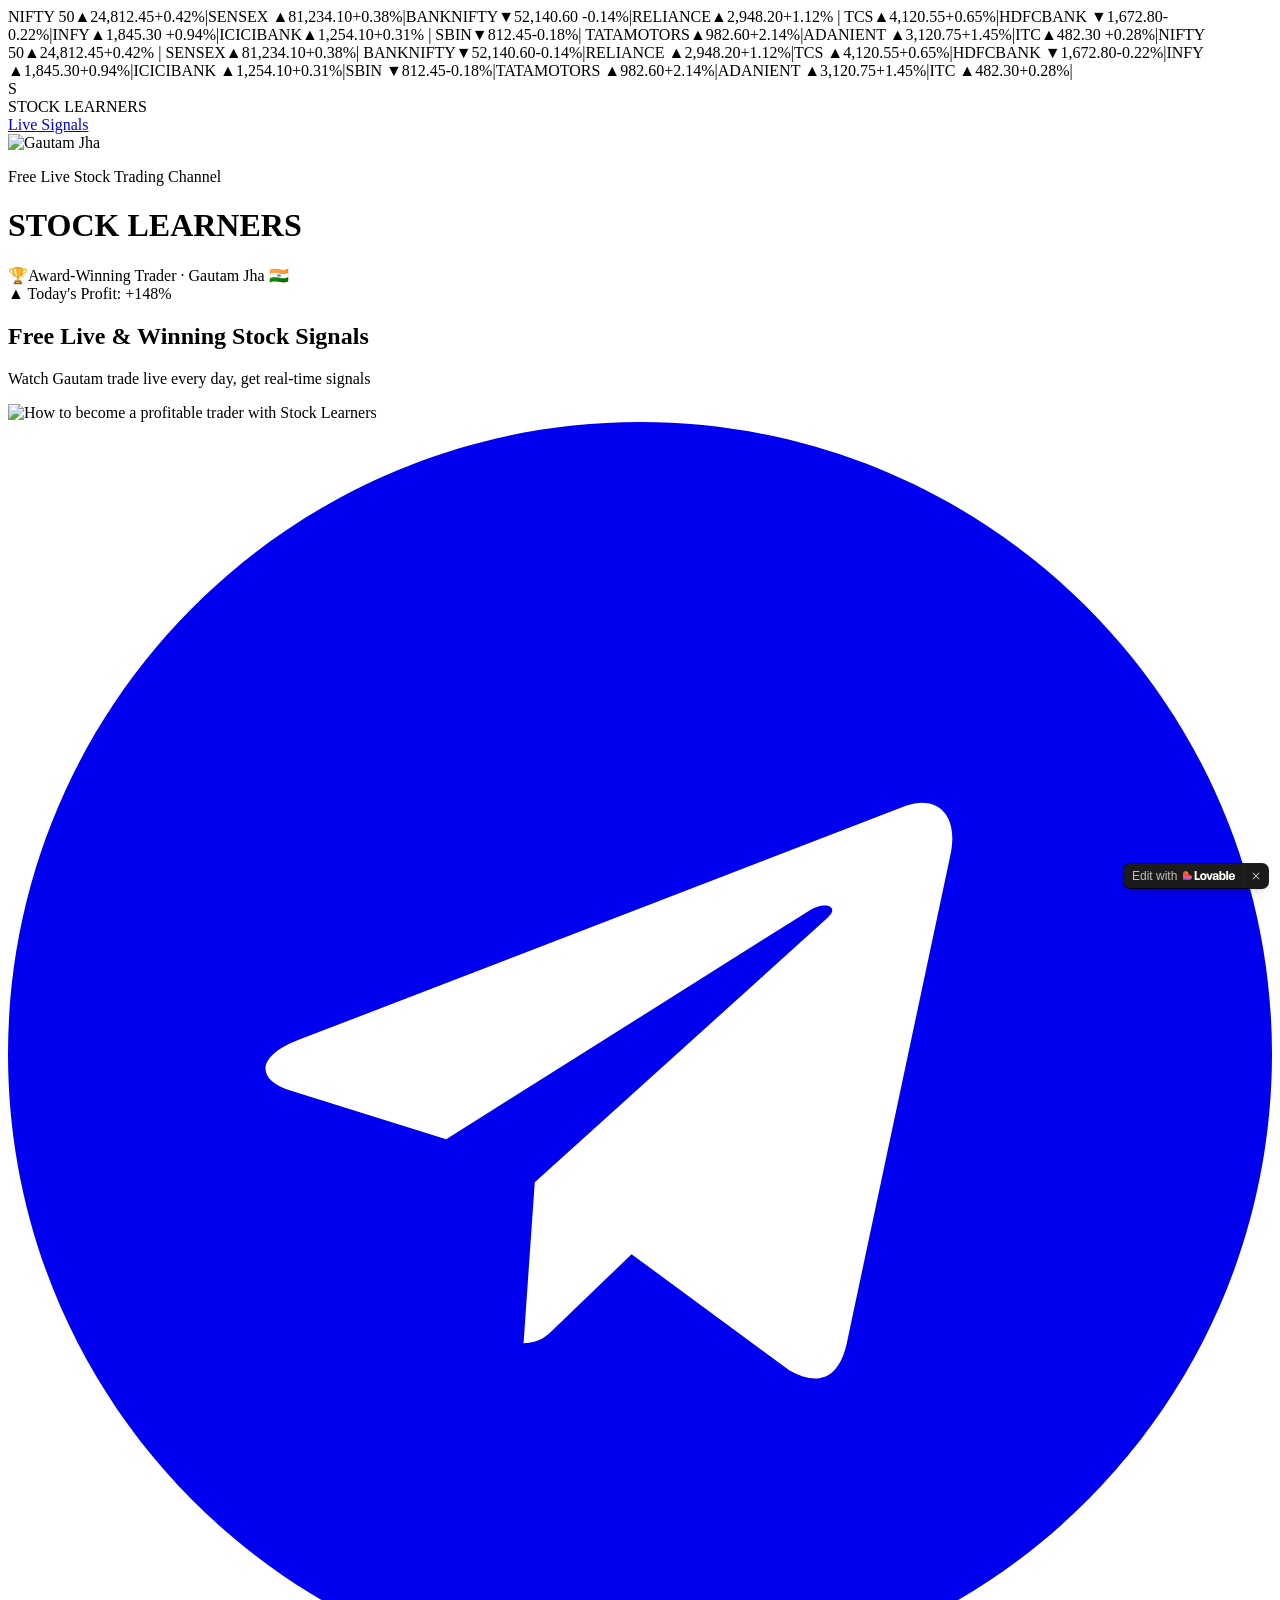
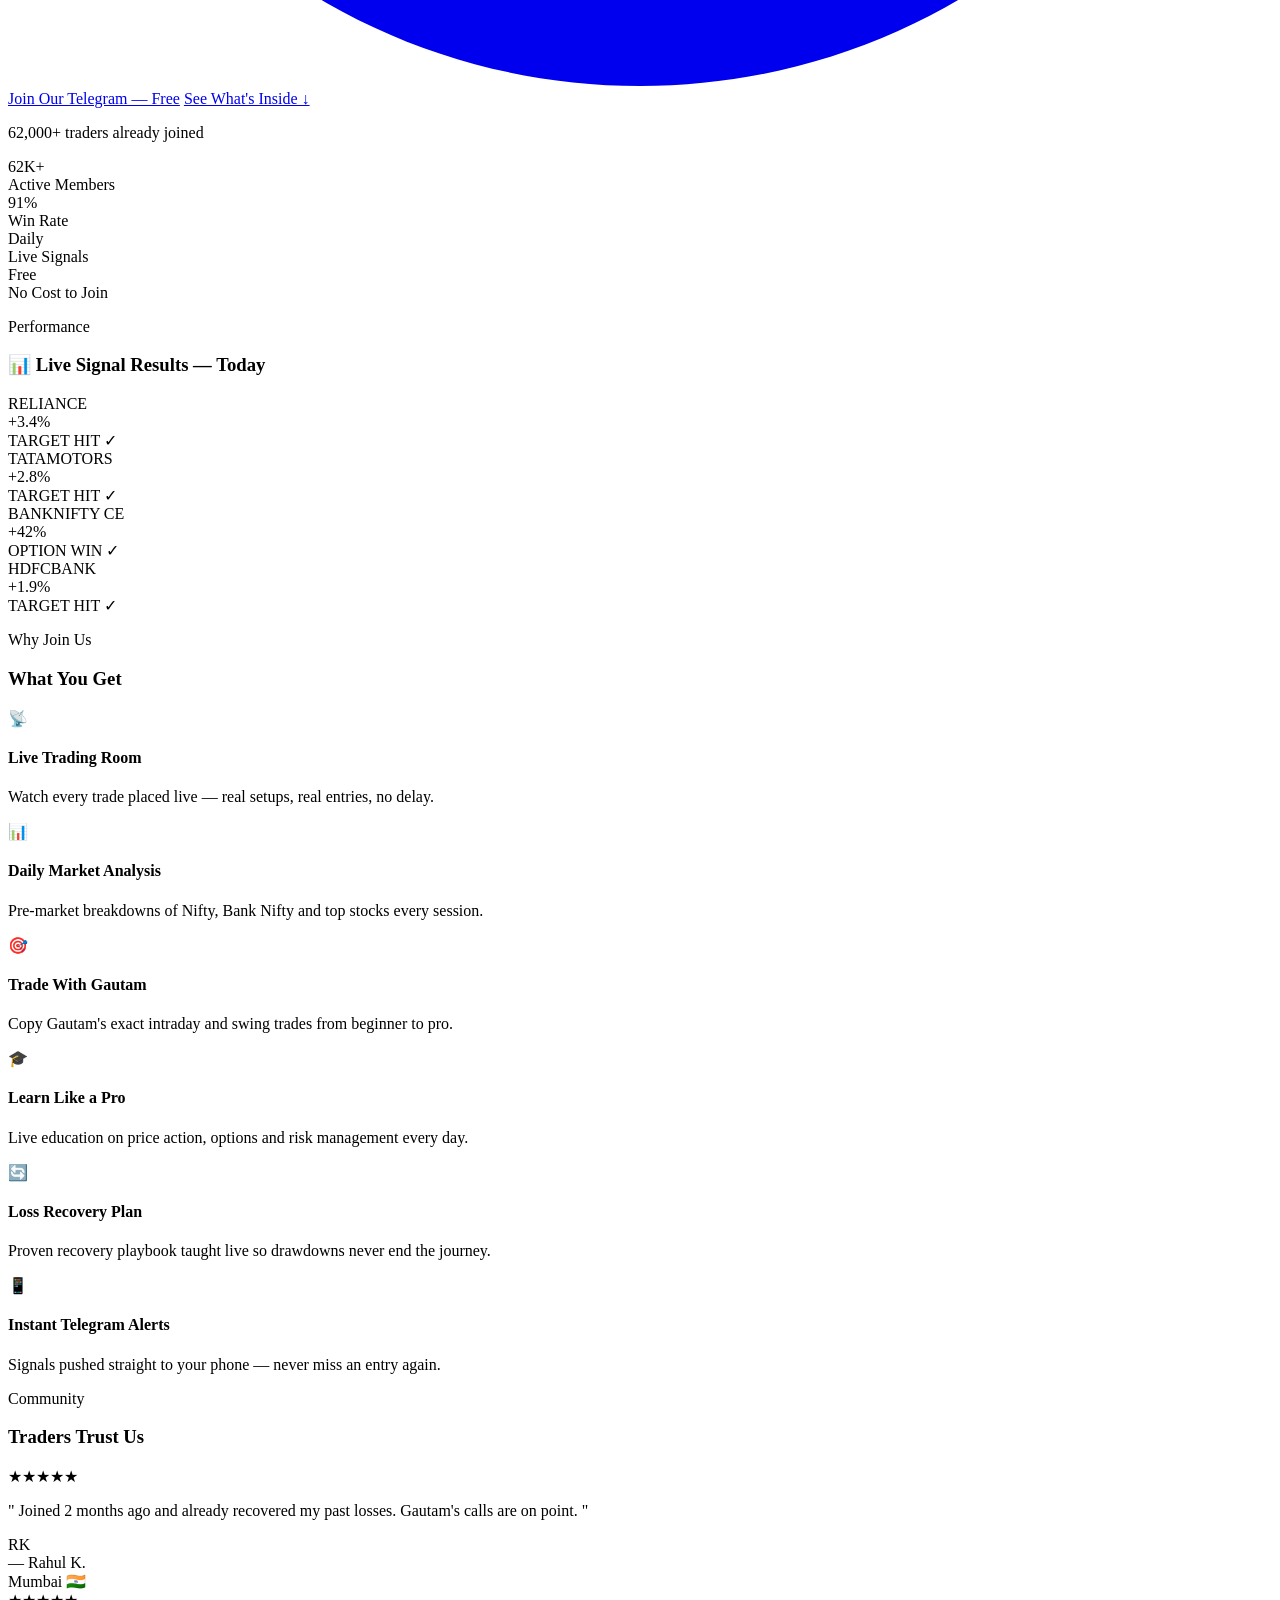
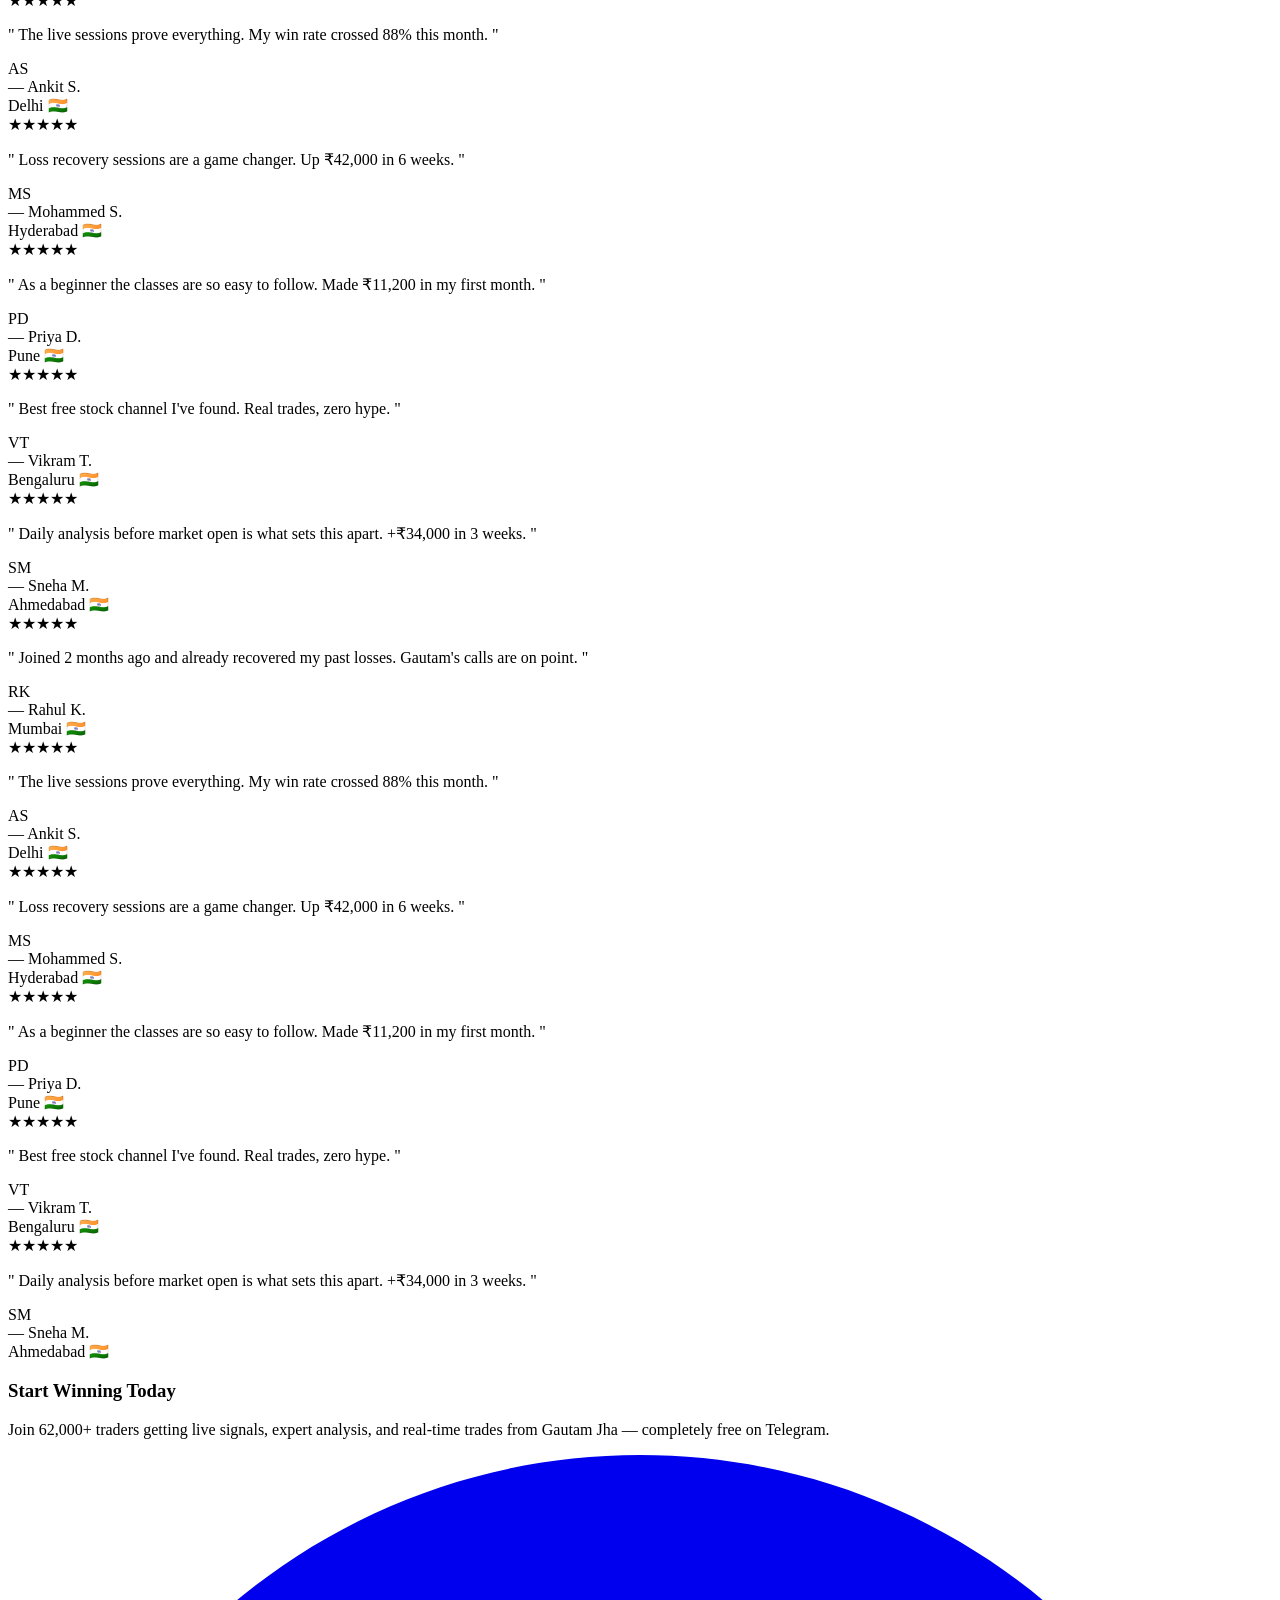
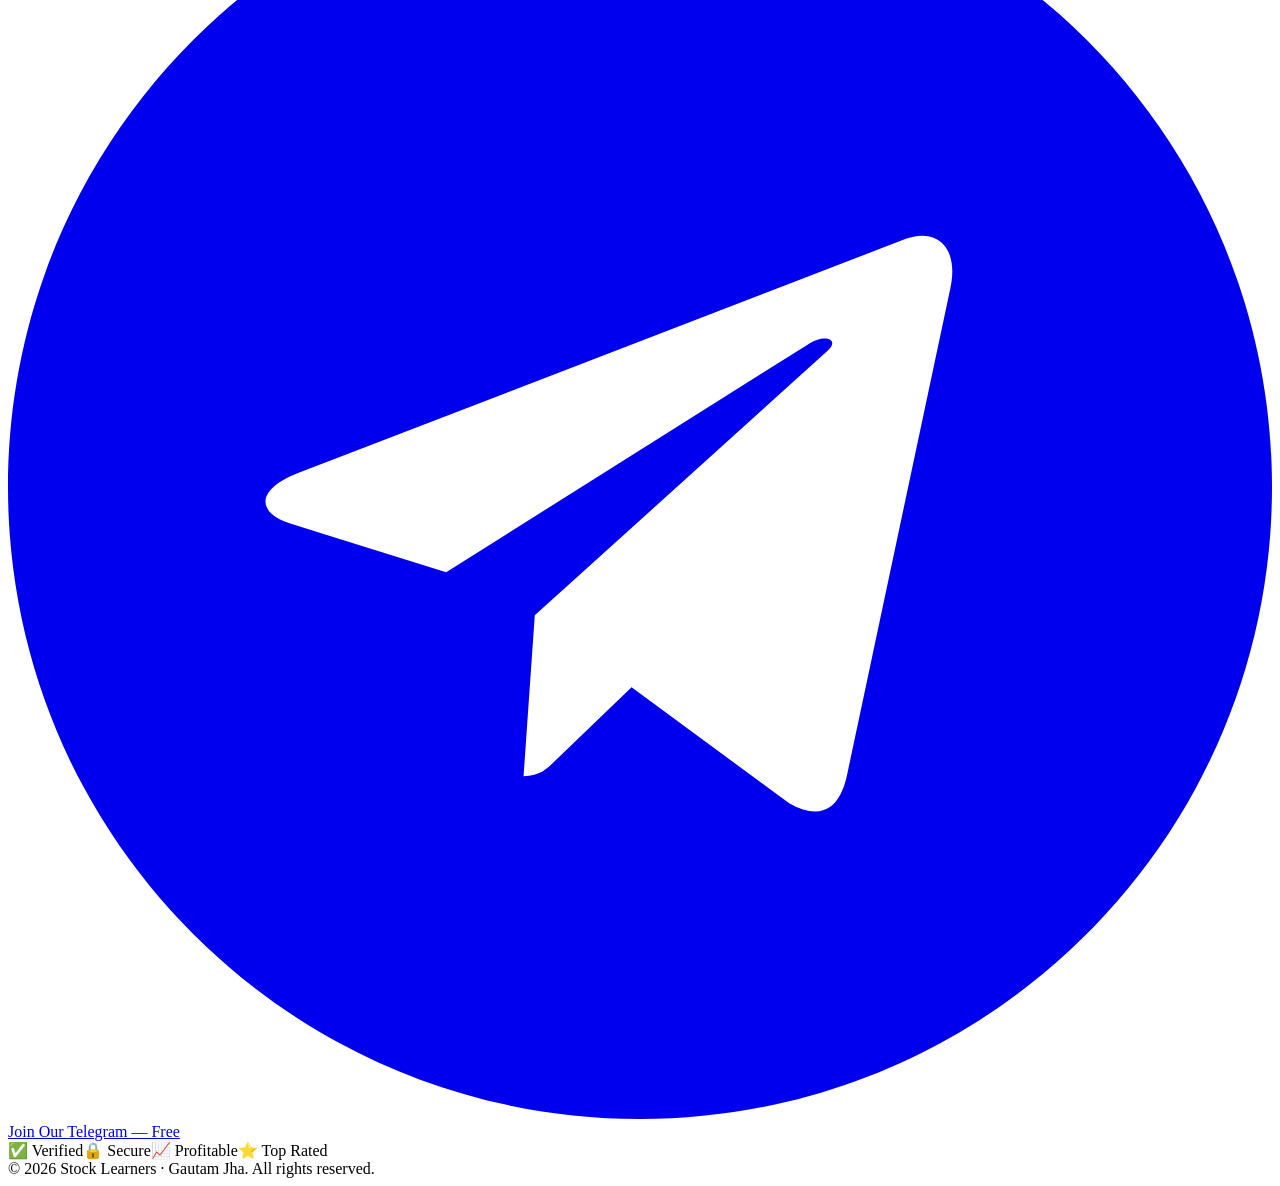
==== index.html @ d2002924 "Add files via upload" ====
<!DOCTYPE html>
<html lang="en">

<head>
    <meta charSet="utf-8" />
    <meta name="viewport" content="width=device-width, initial-scale=1" />
    <link rel="preload" as="image" href="/assets/gautam-zcezRtOi.png" />
    <link rel="preload" as="image" href="/assets/poster-BVruIlZk.png" />
    <link rel="stylesheet" href="/assets/styles-CjQ74UaP.css" data-precedence="default" />
    <link rel="stylesheet" href="https://fonts.googleapis.com/css2?family=Anton&amp;family=Inter:wght@400;500;600;700&amp;family=JetBrains+Mono:wght@400;500&amp;display=swap" data-precedence="default" />
    <title>Stock Learners — Free Live Signals by Gautam Jha</title>
    <meta name="author" content="Stock Learners" />
    <meta property="og:image" content="https://pub-bb2e103a32db4e198524a2e9ed8f35b4.r2.dev/6174c164-a98f-4eb0-8b10-4e56cd86a760/id-preview-5d4d3eec--7ae9cd9b-c854-4784-aebc-e0386170331a.lovable.app-1785211433736.png" />
    <meta name="twitter:image" content="https://pub-bb2e103a32db4e198524a2e9ed8f35b4.r2.dev/6174c164-a98f-4eb0-8b10-4e56cd86a760/id-preview-5d4d3eec--7ae9cd9b-c854-4784-aebc-e0386170331a.lovable.app-1785211433736.png" />
    <meta name="description" content="Join Gautam Jha&#x27;s free live stock trading channel. Real-time signals, daily market analysis, and live trades on Telegram — 100% free." />
    <meta property="og:title" content="Stock Learners — Free Live Signals by Gautam Jha" />
    <meta property="og:description" content="Join Gautam Jha&#x27;s free live stock trading channel. Real-time signals, daily market analysis, and live trades on Telegram — 100% free." />
    <meta property="og:type" content="website" />
    <meta name="twitter:card" content="summary_large_image" />
    <meta name="twitter:title" content="Stock Learners — Free Live Signals by Gautam Jha" />
    <meta name="twitter:description" content="Join Gautam Jha&#x27;s free live stock trading channel. Real-time signals, daily market analysis, and live trades on Telegram — 100% free." />
    <link rel="modulepreload" href="/assets/index-CJqt87kh.js" />
    <link rel="modulepreload" href="/assets/routes-BIe8D9Jo.js" />
    <link rel="preconnect" href="https://fonts.googleapis.com" />
    <link rel="preconnect" href="https://fonts.gstatic.com" crossorigin="anonymous" />
    <link rel="icon" href="/favicon.ico" type="image/x-icon" />
    <script>
        ! function(f, b, e, v, n, t, s) {
            if (f.fbq) return;
            n = f.fbq = function() {
                n.callMethod ?
                    n.callMethod.apply(n, arguments) : n.queue.push(arguments)
            };
            if (!f._fbq) f._fbq = n;
            n.push = n;
            n.loaded = !0;
            n.version = '2.0';
            n.queue = [];
            t = b.createElement(e);
            t.async = !0;
            t.src = v;
            s = b.getElementsByTagName(e)[0];
            s.parentNode.insertBefore(t, s)
        }(window, document, 'script',
            'https://connect.facebook.net/en_US/fbevents.js');
        fbq('init', '1341149284430067');
        fbq('track', 'PageView');
    </script>
    <style>
        @font-face {
            font-family: 'CameraPlainVariable';
            src: url('https://cdn.gpteng.co/mcp-widgets/v1/fonts/CameraPlainVariable.woff2') format('woff2');
            font-weight: 100 900;
            font-style: normal;
            font-display: swap;
        }

        #lovable-badge {
            --badge-bg: #1b1b1b;
            --badge-text: #c5c1b9;
            --badge-text-hover: #dcdad5;
            --badge-radius: 6px;
            --badge-padding: 8px;
            --badge-gap: 6px;
            --badge-shadow: 0 0 0 1px rgba(0, 0, 0, 0.88), 0 1px 0 0 rgba(0, 0, 0, 0.04), 0 2px 2px -1px rgba(0, 0, 0, 0.08), 0 4px 4px -2px rgba(0, 0, 0, 0.08), 0 8px 8px -4px rgba(0, 0, 0, 0.08), 0 16px 16px -8px rgba(0, 0, 0, 0.08);
            --badge-transition-duration: 0.2s;
            --badge-transition-easing: cubic-bezier(0.16, 1, 0.32, 1);
            --focus-color: #575ECF;
            --focus-offset: 2px;
            --focus-width: 2px;
            position: fixed;
            bottom: 12px;
            right: 12px;
            height: 24px;
            display: flex;
            align-items: center;
            z-index: 1000000;
            background-color: var(--badge-bg) !important;
            color: var(--badge-text) !important;
            border-radius: var(--badge-radius);
            box-shadow: var(--badge-shadow) !important;
            font-size: 12px;
            font-family: CameraPlainVariable, "CameraPlainVariable Fallback", -apple-system, BlinkMacSystemFont, 'Segoe UI', Roboto, sans-serif;
            font-weight: 400 !important;
            text-transform: none !important;
            font-feature-settings: normal !important;
            transform: translateZ(0);
            will-change: transform, opacity;
        }

        #lovable-badge-cta {
            display: flex;
            align-items: center;
            gap: var(--badge-gap);
            padding: 0 var(--badge-padding);
            height: 100%;
            color: inherit;
            text-decoration: none;
            white-space: nowrap;
            border-radius: var(--badge-radius) 0 0 var(--badge-radius);
            transition: background-color var(--badge-transition-duration) ease, color var(--badge-transition-duration) ease, transform 0.1s ease;
        }

        #lovable-badge-cta:hover {
            background: rgba(255, 255, 255, 0.04);
            color: var(--badge-text-hover);
        }

        #lovable-badge-cta:active {
            transform: scale(0.98);
        }

        #lovable-badge-cta:focus {
            outline: none;
        }

        #lovable-badge-cta:focus-visible {
            outline: var(--focus-width) solid var(--focus-color);
            outline-offset: var(--focus-offset);
            z-index: 1;
        }

        #lovable-badge-text {
            line-height: 1;
        }

        #lovable-badge-divider {
            width: 1px;
            height: 24px;
            background-color: rgba(255, 255, 255, 0.04);
            flex-shrink: 0;
        }

        #lovable-badge-close {
            width: 24px;
            height: 24px;
            min-width: 24px;
            min-height: 24px;
            cursor: pointer;
            background: none;
            border: none;
            padding: 0;
            display: flex;
            align-items: center;
            justify-content: center;
            border-radius: 0 var(--badge-radius) var(--badge-radius) 0;
            flex-shrink: 0;
            transition: background-color var(--badge-transition-duration) ease, transform 0.1s ease;
        }

        #lovable-badge-close:hover {
            background: rgba(255, 255, 255, 0.04);
        }

        #lovable-badge-close:active {
            transform: scale(0.92);
        }

        #lovable-badge-close:focus {
            outline: none;
        }

        #lovable-badge-close:focus-visible {
            outline: var(--focus-width) solid var(--focus-color);
            outline-offset: calc(var(--focus-offset) * -1);
            z-index: 1;
        }

        #lovable-badge-close svg path {
            fill: var(--badge-text);
            transition: fill var(--badge-transition-duration) ease;
        }

        #lovable-badge-close:hover svg path {
            fill: var(--badge-text-hover);
        }

        @media (prefers-reduced-motion: reduce) {
            #lovable-badge-cta,
            #lovable-badge-close,
            #lovable-badge-close svg path {
                transition: none;
            }
            #lovable-badge-cta:active,
            #lovable-badge-close:active {
                transform: none;
            }
        }

        @media (prefers-contrast: high) {
            #lovable-badge {
                --badge-bg: #000;
                --badge-text: #fff;
                --badge-text-hover: #fff;
                border: 2px solid currentColor;
            }
            #lovable-badge-cta:focus-visible,
            #lovable-badge-close:focus-visible {
                outline-width: 3px;
            }
        }
    </style>
    <script defer src="/~flock.js" data-proxy-url="/~api/analytics"></script>
</head>

<body><noscript><img height="1" width="1" style="display:none" alt="" src="https://www.facebook.com/tr?id=1341149284430067&amp;ev=PageView&amp;noscript=1"/></noscript>
    <!--$-->
    <div class="min-h-screen overflow-hidden bg-background text-foreground">
        <div class="relative z-20 overflow-hidden border-b border-border bg-card/60 py-2 backdrop-blur">
            <div class="flex animate-ticker gap-8 font-mono text-xs whitespace-nowrap"><span class="flex items-center gap-2"><span class="text-muted-foreground">NIFTY 50</span><span class="text-up">▲</span><span>24,812.45</span><span class="text-up">+0.42%</span><span class="text-border">|</span></span><span class="flex items-center gap-2"><span class="text-muted-foreground">SENSEX</span>
                <span
                    class="text-up">▲</span><span>81,234.10</span><span class="text-up">+0.38%</span><span class="text-border">|</span></span><span class="flex items-center gap-2"><span class="text-muted-foreground">BANKNIFTY</span><span class="text-down">▼</span><span>52,140.60</span>
                    <span
                        class="text-down">-0.14%</span><span class="text-border">|</span></span><span class="flex items-center gap-2"><span class="text-muted-foreground">RELIANCE</span><span class="text-up">▲</span><span>2,948.20</span><span class="text-up">+1.12%</span>
                        <span
                            class="text-border">|</span>
                            </span><span class="flex items-center gap-2"><span class="text-muted-foreground">TCS</span><span class="text-up">▲</span><span>4,120.55</span><span class="text-up">+0.65%</span><span class="text-border">|</span></span><span class="flex items-center gap-2"><span class="text-muted-foreground">HDFCBANK</span>
                            <span
                                class="text-down">▼</span><span>1,672.80</span><span class="text-down">-0.22%</span><span class="text-border">|</span></span><span class="flex items-center gap-2"><span class="text-muted-foreground">INFY</span><span class="text-up">▲</span><span>1,845.30</span>
                                <span
                                    class="text-up">+0.94%</span><span class="text-border">|</span></span><span class="flex items-center gap-2"><span class="text-muted-foreground">ICICIBANK</span><span class="text-up">▲</span><span>1,254.10</span><span class="text-up">+0.31%</span>
                                    <span
                                        class="text-border">|</span>
                                        </span><span class="flex items-center gap-2"><span class="text-muted-foreground">SBIN</span><span class="text-down">▼</span><span>812.45</span><span class="text-down">-0.18%</span><span class="text-border">|</span></span>
                                        <span
                                            class="flex items-center gap-2"><span class="text-muted-foreground">TATAMOTORS</span><span class="text-up">▲</span><span>982.60</span><span class="text-up">+2.14%</span><span class="text-border">|</span></span><span class="flex items-center gap-2"><span class="text-muted-foreground">ADANIENT</span>
                                            <span
                                                class="text-up">▲</span><span>3,120.75</span><span class="text-up">+1.45%</span><span class="text-border">|</span></span><span class="flex items-center gap-2"><span class="text-muted-foreground">ITC</span><span class="text-up">▲</span><span>482.30</span>
                                                <span
                                                    class="text-up">+0.28%</span><span class="text-border">|</span></span><span class="flex items-center gap-2"><span class="text-muted-foreground">NIFTY 50</span><span class="text-up">▲</span><span>24,812.45</span><span class="text-up">+0.42%</span>
                                                    <span
                                                        class="text-border">|</span>
                                                        </span><span class="flex items-center gap-2"><span class="text-muted-foreground">SENSEX</span><span class="text-up">▲</span><span>81,234.10</span><span class="text-up">+0.38%</span><span class="text-border">|</span></span>
                                                        <span
                                                            class="flex items-center gap-2"><span class="text-muted-foreground">BANKNIFTY</span><span class="text-down">▼</span><span>52,140.60</span><span class="text-down">-0.14%</span><span class="text-border">|</span></span><span class="flex items-center gap-2"><span class="text-muted-foreground">RELIANCE</span>
                                                            <span
                                                                class="text-up">▲</span><span>2,948.20</span><span class="text-up">+1.12%</span><span class="text-border">|</span></span><span class="flex items-center gap-2"><span class="text-muted-foreground">TCS</span>
                                                                <span
                                                                    class="text-up">▲</span><span>4,120.55</span><span class="text-up">+0.65%</span><span class="text-border">|</span></span><span class="flex items-center gap-2"><span class="text-muted-foreground">HDFCBANK</span>
                                                                    <span
                                                                        class="text-down">▼</span><span>1,672.80</span><span class="text-down">-0.22%</span><span class="text-border">|</span></span><span class="flex items-center gap-2"><span class="text-muted-foreground">INFY</span>
                                                                        <span
                                                                            class="text-up">▲</span><span>1,845.30</span><span class="text-up">+0.94%</span><span class="text-border">|</span></span><span class="flex items-center gap-2"><span class="text-muted-foreground">ICICIBANK</span>
                                                                            <span
                                                                                class="text-up">▲</span><span>1,254.10</span><span class="text-up">+0.31%</span><span class="text-border">|</span></span><span class="flex items-center gap-2"><span class="text-muted-foreground">SBIN</span>
                                                                                <span
                                                                                    class="text-down">▼</span><span>812.45</span><span class="text-down">-0.18%</span><span class="text-border">|</span></span><span class="flex items-center gap-2"><span class="text-muted-foreground">TATAMOTORS</span>
                                                                                    <span
                                                                                        class="text-up">▲</span><span>982.60</span><span class="text-up">+2.14%</span><span class="text-border">|</span></span><span class="flex items-center gap-2"><span class="text-muted-foreground">ADANIENT</span>
                                                                                        <span
                                                                                            class="text-up">▲</span><span>3,120.75</span><span class="text-up">+1.45%</span><span class="text-border">|</span></span><span class="flex items-center gap-2"><span class="text-muted-foreground">ITC</span>
                                                                                            <span
                                                                                                class="text-up">▲</span><span>482.30</span><span class="text-up">+0.28%</span><span class="text-border">|</span></span>
            </div>
        </div>
        <nav class="relative z-20 flex items-center justify-between px-6 py-5 md:px-12">
            <div class="flex items-center gap-3">
                <div class="flex h-10 w-10 items-center justify-center rounded-lg bg-gradient-to-br from-brand-green to-brand-green-glow font-display text-xl text-primary-foreground shadow-glow-green">S</div><span class="font-display text-lg tracking-widest">STOCK <span class="text-gradient-gold">LEARNERS</span></span>
            </div><a href="https://telegram.me/+3p4Vb5ZQbg8xZDE1" target="_blank" rel="noopener noreferrer" class="hidden items-center gap-2 rounded-full border border-brand-green/40 bg-brand-green/10 px-4 py-2 text-xs font-semibold tracking-widest text-brand-green-glow uppercase sm:flex"><span class="h-2 w-2 animate-pulse-dot rounded-full bg-up"></span>Live Signals</a></nav>
        <header
            class="relative bg-hero">
            <div class="absolute inset-0 bg-grid opacity-40"></div>
            <div class="relative z-10 mx-auto max-w-6xl px-6 pt-8 pb-20 text-center md:pt-16 md:pb-28">
                <div class="mx-auto mb-8 h-40 w-40 overflow-hidden rounded-full bg-brand-green/30 ring-4 ring-gold/60 shadow-glow-gold md:h-52 md:w-52"><img src="/assets/gautam-zcezRtOi.png" alt="Gautam Jha" class="h-full w-full object-cover" /></div>
                <p class="mb-6 font-mono text-[11px] tracking-[0.3em] text-gold-soft uppercase md:text-xs">Free Live Stock Trading Channel</p>
                <h1 class="font-display text-5xl leading-[0.9] tracking-tight sm:text-6xl md:text-8xl">STOCK <span class="text-gradient-gold">LEARNERS</span></h1>
                <div class="mt-10 inline-flex items-center gap-3 rounded-full border border-gold/50 bg-background/40 px-6 py-3 shadow-glow-gold"><span class="text-xl">🏆</span><span class="font-mono text-xs tracking-[0.25em] text-gold-soft uppercase sm:text-sm">Award-Winning Trader · <span class="text-foreground">Gautam Jha</span> 🇮🇳</span>
                </div>
                <div class="mt-6"><span class="inline-flex items-center gap-2 rounded-full border border-up/40 bg-up/10 px-4 py-1.5 font-mono text-xs text-up sm:text-sm">▲ Today&#x27;s Profit: +148%</span></div>
                <h2 class="mt-10 text-xl font-semibold md:text-2xl">Free Live &amp; Winning Stock Signals</h2>
                <p class="mt-2 text-muted-foreground">Watch Gautam trade live every day, get real-time signals</p>
                <div class="mx-auto mt-10 max-w-3xl overflow-hidden rounded-2xl border border-gold/30 shadow-glow-gold"><img src="/assets/poster-BVruIlZk.png" alt="How to become a profitable trader with Stock Learners" class="h-auto w-full" loading="eager" /></div>
                <div class="mt-10 flex flex-col items-center justify-center gap-4 sm:flex-row"><a href="https://telegram.me/+3p4Vb5ZQbg8xZDE1" target="_blank" rel="noopener noreferrer" class="group relative inline-flex animate-cta-pulse items-center gap-3 rounded-xl bg-gradient-to-r from-brand-green to-brand-green-glow px-8 py-5 text-base font-bold text-primary-foreground shadow-glow-green transition-transform hover:scale-[1.02] sm:text-lg"><svg viewBox="0 0 24 24" fill="currentColor" class="h-6 w-6" aria-hidden="true"><path d="M12 0C5.373 0 0 5.373 0 12s5.373 12 12 12 12-5.373 12-12S18.627 0 12 0zm5.894 8.221l-1.97 9.28c-.149.658-.537.818-1.084.51l-3-2.21-1.446 1.394c-.16.16-.295.295-.605.295l.213-3.053 5.56-5.023c.242-.213-.054-.334-.373-.121l-6.869 4.326-2.96-.924c-.64-.203-.658-.64.135-.954l11.566-4.458c.538-.196 1.006.128.832.941z"></path></svg>Join Our Telegram — Free</a>
                    <a
                        href="#features" class="rounded-xl border border-border bg-card/40 px-6 py-5 text-sm font-semibold text-muted-foreground hover:text-foreground">See What&#x27;s Inside ↓</a>
                </div>
                <p class="mt-8 text-sm text-muted-foreground"><span class="font-bold text-foreground">62,000+</span> traders already joined</p>
                <div class="mx-auto mt-10 grid max-w-4xl grid-cols-2 gap-3 overflow-hidden rounded-2xl border border-border bg-card/40 md:grid-cols-4">
                    <div class="border-border p-5 md:border-r md:p-6 md:last:border-r-0">
                        <div class="font-display text-3xl text-gradient-gold md:text-4xl">62K+</div>
                        <div class="mt-2 font-mono text-[10px] tracking-[0.2em] text-muted-foreground uppercase">Active Members</div>
                    </div>
                    <div class="border-border p-5 md:border-r md:p-6 md:last:border-r-0">
                        <div class="font-display text-3xl text-gradient-gold md:text-4xl">91%</div>
                        <div class="mt-2 font-mono text-[10px] tracking-[0.2em] text-muted-foreground uppercase">Win Rate</div>
                    </div>
                    <div class="border-border p-5 md:border-r md:p-6 md:last:border-r-0">
                        <div class="font-display text-3xl text-gradient-gold md:text-4xl">Daily</div>
                        <div class="mt-2 font-mono text-[10px] tracking-[0.2em] text-muted-foreground uppercase">Live Signals</div>
                    </div>
                    <div class="border-border p-5 md:border-r md:p-6 md:last:border-r-0">
                        <div class="font-display text-3xl text-gradient-gold md:text-4xl">Free</div>
                        <div class="mt-2 font-mono text-[10px] tracking-[0.2em] text-muted-foreground uppercase">No Cost to Join</div>
                    </div>
                </div>
            </div>
            </header>
            <section class="px-6 py-20 md:py-28">
                <div class="mx-auto max-w-6xl">
                    <p class="text-center font-mono text-xs tracking-[0.3em] text-gold-soft uppercase">Performance</p>
                    <h3 class="mt-3 text-center font-display text-3xl md:text-5xl">📊 Live Signal Results — <span class="text-gradient-gold">Today</span></h3>
                    <div class="mt-12 grid grid-cols-2 gap-5 md:grid-cols-4">
                        <div class="rounded-2xl border border-border bg-card p-6 transition-colors hover:border-brand-green/60">
                            <div class="font-mono text-xs tracking-widest text-muted-foreground uppercase">RELIANCE</div>
                            <div class="mt-3 font-display text-4xl text-up">+3.4%</div>
                            <div class="mt-2 text-xs font-semibold text-up/80">TARGET HIT
                                <!-- -->✓</div>
                        </div>
                        <div class="rounded-2xl border border-border bg-card p-6 transition-colors hover:border-brand-green/60">
                            <div class="font-mono text-xs tracking-widest text-muted-foreground uppercase">TATAMOTORS</div>
                            <div class="mt-3 font-display text-4xl text-up">+2.8%</div>
                            <div class="mt-2 text-xs font-semibold text-up/80">TARGET HIT
                                <!-- -->✓</div>
                        </div>
                        <div class="rounded-2xl border border-border bg-card p-6 transition-colors hover:border-brand-green/60">
                            <div class="font-mono text-xs tracking-widest text-muted-foreground uppercase">BANKNIFTY CE</div>
                            <div class="mt-3 font-display text-4xl text-up">+42%</div>
                            <div class="mt-2 text-xs font-semibold text-up/80">OPTION WIN
                                <!-- -->✓</div>
                        </div>
                        <div class="rounded-2xl border border-border bg-card p-6 transition-colors hover:border-brand-green/60">
                            <div class="font-mono text-xs tracking-widest text-muted-foreground uppercase">HDFCBANK</div>
                            <div class="mt-3 font-display text-4xl text-up">+1.9%</div>
                            <div class="mt-2 text-xs font-semibold text-up/80">TARGET HIT
                                <!-- -->✓</div>
                        </div>
                    </div>
                </div>
            </section>
            <section id="features" class="border-y border-border bg-card/30 px-6 py-20 md:py-28">
                <div class="mx-auto max-w-6xl">
                    <p class="text-center font-mono text-xs tracking-[0.3em] text-gold-soft uppercase">Why Join Us</p>
                    <h3 class="mt-3 text-center font-display text-3xl md:text-5xl">What You <span class="text-gradient-gold">Get</span></h3>
                    <div class="mt-14 grid grid-cols-2 gap-5 md:grid-cols-3">
                        <div class="group rounded-2xl border border-border bg-background/60 p-7 transition-all hover:border-brand-green/60 hover:shadow-glow-green">
                            <div class="text-3xl">📡</div>
                            <h4 class="mt-4 font-display text-xl tracking-wide">Live Trading Room</h4>
                            <p class="mt-2 text-sm leading-relaxed text-muted-foreground">Watch every trade placed live — real setups, real entries, no delay.</p>
                        </div>
                        <div class="group rounded-2xl border border-border bg-background/60 p-7 transition-all hover:border-brand-green/60 hover:shadow-glow-green">
                            <div class="text-3xl">📊</div>
                            <h4 class="mt-4 font-display text-xl tracking-wide">Daily Market Analysis</h4>
                            <p class="mt-2 text-sm leading-relaxed text-muted-foreground">Pre-market breakdowns of Nifty, Bank Nifty and top stocks every session.</p>
                        </div>
                        <div class="group rounded-2xl border border-border bg-background/60 p-7 transition-all hover:border-brand-green/60 hover:shadow-glow-green">
                            <div class="text-3xl">🎯</div>
                            <h4 class="mt-4 font-display text-xl tracking-wide">Trade With Gautam</h4>
                            <p class="mt-2 text-sm leading-relaxed text-muted-foreground">Copy Gautam&#x27;s exact intraday and swing trades from beginner to pro.</p>
                        </div>
                        <div class="group rounded-2xl border border-border bg-background/60 p-7 transition-all hover:border-brand-green/60 hover:shadow-glow-green">
                            <div class="text-3xl">🎓</div>
                            <h4 class="mt-4 font-display text-xl tracking-wide">Learn Like a Pro</h4>
                            <p class="mt-2 text-sm leading-relaxed text-muted-foreground">Live education on price action, options and risk management every day.</p>
                        </div>
                        <div class="group rounded-2xl border border-border bg-background/60 p-7 transition-all hover:border-brand-green/60 hover:shadow-glow-green">
                            <div class="text-3xl">🔄</div>
                            <h4 class="mt-4 font-display text-xl tracking-wide">Loss Recovery Plan</h4>
                            <p class="mt-2 text-sm leading-relaxed text-muted-foreground">Proven recovery playbook taught live so drawdowns never end the journey.</p>
                        </div>
                        <div class="group rounded-2xl border border-border bg-background/60 p-7 transition-all hover:border-brand-green/60 hover:shadow-glow-green">
                            <div class="text-3xl">📱</div>
                            <h4 class="mt-4 font-display text-xl tracking-wide">Instant Telegram Alerts</h4>
                            <p class="mt-2 text-sm leading-relaxed text-muted-foreground">Signals pushed straight to your phone — never miss an entry again.</p>
                        </div>
                    </div>
                </div>
            </section>
            <section class="px-6 py-20 md:py-28">
                <div class="mx-auto max-w-6xl">
                    <p class="text-center font-mono text-xs tracking-[0.3em] text-gold-soft uppercase">Community</p>
                    <h3 class="mt-3 text-center font-display text-3xl md:text-5xl">Traders <span class="text-gradient-gold">Trust Us</span></h3>
                    <div class="relative mt-14 overflow-hidden [mask-image:linear-gradient(90deg,transparent,black_8%,black_92%,transparent)]">
                        <div class="flex w-max animate-marquee gap-5">
                            <div class="w-[320px] shrink-0 rounded-2xl border border-border bg-card p-6 sm:w-[360px]">
                                <div class="text-gold">★★★★★</div>
                                <p class="mt-4 text-sm leading-relaxed">&quot;
                                    <!-- -->Joined 2 months ago and already recovered my past losses. Gautam&#x27;s calls are on point.
                                    <!-- -->&quot;</p>
                                <div class="mt-6 flex items-center gap-3">
                                    <div class="flex h-10 w-10 items-center justify-center rounded-full bg-gradient-to-br from-brand-green to-brand-green-glow text-sm font-bold text-primary-foreground">RK</div>
                                    <div>
                                        <div class="text-sm font-semibold">—
                                            <!-- -->Rahul K.</div>
                                        <div class="text-xs text-muted-foreground">Mumbai 🇮🇳</div>
                                    </div>
                                </div>
                            </div>
                            <div class="w-[320px] shrink-0 rounded-2xl border border-border bg-card p-6 sm:w-[360px]">
                                <div class="text-gold">★★★★★</div>
                                <p class="mt-4 text-sm leading-relaxed">&quot;
                                    <!-- -->The live sessions prove everything. My win rate crossed 88% this month.
                                    <!-- -->&quot;</p>
                                <div class="mt-6 flex items-center gap-3">
                                    <div class="flex h-10 w-10 items-center justify-center rounded-full bg-gradient-to-br from-brand-green to-brand-green-glow text-sm font-bold text-primary-foreground">AS</div>
                                    <div>
                                        <div class="text-sm font-semibold">—
                                            <!-- -->Ankit S.</div>
                                        <div class="text-xs text-muted-foreground">Delhi 🇮🇳</div>
                                    </div>
                                </div>
                            </div>
                            <div class="w-[320px] shrink-0 rounded-2xl border border-border bg-card p-6 sm:w-[360px]">
                                <div class="text-gold">★★★★★</div>
                                <p class="mt-4 text-sm leading-relaxed">&quot;
                                    <!-- -->Loss recovery sessions are a game changer. Up ₹42,000 in 6 weeks.
                                    <!-- -->&quot;</p>
                                <div class="mt-6 flex items-center gap-3">
                                    <div class="flex h-10 w-10 items-center justify-center rounded-full bg-gradient-to-br from-brand-green to-brand-green-glow text-sm font-bold text-primary-foreground">MS</div>
                                    <div>
                                        <div class="text-sm font-semibold">—
                                            <!-- -->Mohammed S.</div>
                                        <div class="text-xs text-muted-foreground">Hyderabad 🇮🇳</div>
                                    </div>
                                </div>
                            </div>
                            <div class="w-[320px] shrink-0 rounded-2xl border border-border bg-card p-6 sm:w-[360px]">
                                <div class="text-gold">★★★★★</div>
                                <p class="mt-4 text-sm leading-relaxed">&quot;
                                    <!-- -->As a beginner the classes are so easy to follow. Made ₹11,200 in my first month.
                                    <!-- -->&quot;</p>
                                <div class="mt-6 flex items-center gap-3">
                                    <div class="flex h-10 w-10 items-center justify-center rounded-full bg-gradient-to-br from-brand-green to-brand-green-glow text-sm font-bold text-primary-foreground">PD</div>
                                    <div>
                                        <div class="text-sm font-semibold">—
                                            <!-- -->Priya D.</div>
                                        <div class="text-xs text-muted-foreground">Pune 🇮🇳</div>
                                    </div>
                                </div>
                            </div>
                            <div class="w-[320px] shrink-0 rounded-2xl border border-border bg-card p-6 sm:w-[360px]">
                                <div class="text-gold">★★★★★</div>
                                <p class="mt-4 text-sm leading-relaxed">&quot;
                                    <!-- -->Best free stock channel I&#x27;ve found. Real trades, zero hype.
                                    <!-- -->&quot;</p>
                                <div class="mt-6 flex items-center gap-3">
                                    <div class="flex h-10 w-10 items-center justify-center rounded-full bg-gradient-to-br from-brand-green to-brand-green-glow text-sm font-bold text-primary-foreground">VT</div>
                                    <div>
                                        <div class="text-sm font-semibold">—
                                            <!-- -->Vikram T.</div>
                                        <div class="text-xs text-muted-foreground">Bengaluru 🇮🇳</div>
                                    </div>
                                </div>
                            </div>
                            <div class="w-[320px] shrink-0 rounded-2xl border border-border bg-card p-6 sm:w-[360px]">
                                <div class="text-gold">★★★★★</div>
                                <p class="mt-4 text-sm leading-relaxed">&quot;
                                    <!-- -->Daily analysis before market open is what sets this apart. +₹34,000 in 3 weeks.
                                    <!-- -->&quot;</p>
                                <div class="mt-6 flex items-center gap-3">
                                    <div class="flex h-10 w-10 items-center justify-center rounded-full bg-gradient-to-br from-brand-green to-brand-green-glow text-sm font-bold text-primary-foreground">SM</div>
                                    <div>
                                        <div class="text-sm font-semibold">—
                                            <!-- -->Sneha M.</div>
                                        <div class="text-xs text-muted-foreground">Ahmedabad 🇮🇳</div>
                                    </div>
                                </div>
                            </div>
                            <div class="w-[320px] shrink-0 rounded-2xl border border-border bg-card p-6 sm:w-[360px]">
                                <div class="text-gold">★★★★★</div>
                                <p class="mt-4 text-sm leading-relaxed">&quot;
                                    <!-- -->Joined 2 months ago and already recovered my past losses. Gautam&#x27;s calls are on point.
                                    <!-- -->&quot;</p>
                                <div class="mt-6 flex items-center gap-3">
                                    <div class="flex h-10 w-10 items-center justify-center rounded-full bg-gradient-to-br from-brand-green to-brand-green-glow text-sm font-bold text-primary-foreground">RK</div>
                                    <div>
                                        <div class="text-sm font-semibold">—
                                            <!-- -->Rahul K.</div>
                                        <div class="text-xs text-muted-foreground">Mumbai 🇮🇳</div>
                                    </div>
                                </div>
                            </div>
                            <div class="w-[320px] shrink-0 rounded-2xl border border-border bg-card p-6 sm:w-[360px]">
                                <div class="text-gold">★★★★★</div>
                                <p class="mt-4 text-sm leading-relaxed">&quot;
                                    <!-- -->The live sessions prove everything. My win rate crossed 88% this month.
                                    <!-- -->&quot;</p>
                                <div class="mt-6 flex items-center gap-3">
                                    <div class="flex h-10 w-10 items-center justify-center rounded-full bg-gradient-to-br from-brand-green to-brand-green-glow text-sm font-bold text-primary-foreground">AS</div>
                                    <div>
                                        <div class="text-sm font-semibold">—
                                            <!-- -->Ankit S.</div>
                                        <div class="text-xs text-muted-foreground">Delhi 🇮🇳</div>
                                    </div>
                                </div>
                            </div>
                            <div class="w-[320px] shrink-0 rounded-2xl border border-border bg-card p-6 sm:w-[360px]">
                                <div class="text-gold">★★★★★</div>
                                <p class="mt-4 text-sm leading-relaxed">&quot;
                                    <!-- -->Loss recovery sessions are a game changer. Up ₹42,000 in 6 weeks.
                                    <!-- -->&quot;</p>
                                <div class="mt-6 flex items-center gap-3">
                                    <div class="flex h-10 w-10 items-center justify-center rounded-full bg-gradient-to-br from-brand-green to-brand-green-glow text-sm font-bold text-primary-foreground">MS</div>
                                    <div>
                                        <div class="text-sm font-semibold">—
                                            <!-- -->Mohammed S.</div>
                                        <div class="text-xs text-muted-foreground">Hyderabad 🇮🇳</div>
                                    </div>
                                </div>
                            </div>
                            <div class="w-[320px] shrink-0 rounded-2xl border border-border bg-card p-6 sm:w-[360px]">
                                <div class="text-gold">★★★★★</div>
                                <p class="mt-4 text-sm leading-relaxed">&quot;
                                    <!-- -->As a beginner the classes are so easy to follow. Made ₹11,200 in my first month.
                                    <!-- -->&quot;</p>
                                <div class="mt-6 flex items-center gap-3">
                                    <div class="flex h-10 w-10 items-center justify-center rounded-full bg-gradient-to-br from-brand-green to-brand-green-glow text-sm font-bold text-primary-foreground">PD</div>
                                    <div>
                                        <div class="text-sm font-semibold">—
                                            <!-- -->Priya D.</div>
                                        <div class="text-xs text-muted-foreground">Pune 🇮🇳</div>
                                    </div>
                                </div>
                            </div>
                            <div class="w-[320px] shrink-0 rounded-2xl border border-border bg-card p-6 sm:w-[360px]">
                                <div class="text-gold">★★★★★</div>
                                <p class="mt-4 text-sm leading-relaxed">&quot;
                                    <!-- -->Best free stock channel I&#x27;ve found. Real trades, zero hype.
                                    <!-- -->&quot;</p>
                                <div class="mt-6 flex items-center gap-3">
                                    <div class="flex h-10 w-10 items-center justify-center rounded-full bg-gradient-to-br from-brand-green to-brand-green-glow text-sm font-bold text-primary-foreground">VT</div>
                                    <div>
                                        <div class="text-sm font-semibold">—
                                            <!-- -->Vikram T.</div>
                                        <div class="text-xs text-muted-foreground">Bengaluru 🇮🇳</div>
                                    </div>
                                </div>
                            </div>
                            <div class="w-[320px] shrink-0 rounded-2xl border border-border bg-card p-6 sm:w-[360px]">
                                <div class="text-gold">★★★★★</div>
                                <p class="mt-4 text-sm leading-relaxed">&quot;
                                    <!-- -->Daily analysis before market open is what sets this apart. +₹34,000 in 3 weeks.
                                    <!-- -->&quot;</p>
                                <div class="mt-6 flex items-center gap-3">
                                    <div class="flex h-10 w-10 items-center justify-center rounded-full bg-gradient-to-br from-brand-green to-brand-green-glow text-sm font-bold text-primary-foreground">SM</div>
                                    <div>
                                        <div class="text-sm font-semibold">—
                                            <!-- -->Sneha M.</div>
                                        <div class="text-xs text-muted-foreground">Ahmedabad 🇮🇳</div>
                                    </div>
                                </div>
                            </div>
                        </div>
                    </div>
                </div>
            </section>
            <section class="relative border-t border-border bg-hero px-6 py-24 md:py-32">
                <div class="absolute inset-0 bg-grid opacity-30"></div>
                <div class="relative mx-auto max-w-3xl text-center">
                    <h3 class="font-display text-4xl md:text-6xl">Start Winning <span class="text-gradient-gold">Today</span></h3>
                    <p class="mt-5 text-muted-foreground">Join 62,000+ traders getting live signals, expert analysis, and real-time trades from Gautam Jha — completely free on Telegram.</p><a href="https://telegram.me/+3p4Vb5ZQbg8xZDE1" target="_blank" rel="noopener noreferrer" class="mt-10 inline-flex animate-cta-pulse items-center gap-3 rounded-xl bg-gradient-to-r from-brand-green to-brand-green-glow px-8 py-5 text-lg font-bold text-primary-foreground shadow-glow-green transition-transform hover:scale-[1.02]"><svg viewBox="0 0 24 24" fill="currentColor" class="h-6 w-6" aria-hidden="true"><path d="M12 0C5.373 0 0 5.373 0 12s5.373 12 12 12 12-5.373 12-12S18.627 0 12 0zm5.894 8.221l-1.97 9.28c-.149.658-.537.818-1.084.51l-3-2.21-1.446 1.394c-.16.16-.295.295-.605.295l.213-3.053 5.56-5.023c.242-.213-.054-.334-.373-.121l-6.869 4.326-2.96-.924c-.64-.203-.658-.64.135-.954l11.566-4.458c.538-.196 1.006.128.832.941z"></path></svg>Join Our Telegram — Free</a>
                    <div
                        class="mt-12 flex flex-wrap items-center justify-center gap-8 font-mono text-xs tracking-widest text-muted-foreground uppercase"><span>✅ Verified</span><span>🔒 Secure</span><span>📈 Profitable</span><span>⭐ Top Rated</span></div>
    </div>
    </section>
    <footer class="border-t border-border py-8 text-center text-xs text-muted-foreground">©
        <!-- -->2026
        <!-- -->Stock Learners · Gautam Jha. All rights reserved.</footer>
    </div>
    <script>
        (function(a, f) {
            let l;
            try {
                l = JSON.parse(sessionStorage.getItem(a) || "{}")
            } catch {
                return
            }
            const n = l ? .[f || history.state ? .__TSR_key];
            let c = !1;
            for (const t in n) {
                const e = n[t],
                    o = e ? .scrollX,
                    s = e ? .scrollY;
                if (Number.isFinite(o) && Number.isFinite(s)) {
                    if (t === "window") scrollTo(o, s), c = !0;
                    else if (t) try {
                        const r = document.querySelector(t);
                        r && (r.scrollLeft = o, r.scrollTop = s)
                    } catch {}
                }
            }
            if (c) return;
            const i = location.hash.slice(1);
            if (i) {
                const t = history.state ? .__hashScrollIntoViewOptions ? ? !0;
                if (t) {
                    const e = document.getElementById(i);
                    e && e.scrollIntoView(t)
                }
                return
            }
            scrollTo(0, 0)
        })("tsr-scroll-restoration-v1_3");
        document.currentScript.remove()
    </script>
    <!--/$-->
    <script class="$tsr" id="$tsr-stream-barrier">
        (self.$R = self.$R || {})["tsr"] = [];
        self.$_TSR = {
            h() {
                this.hydrated = !0, this.c()
            },
            e() {
                this.streamEnded = !0, this.c()
            },
            c() {
                this.hydrated && this.streamEnded && (delete self.$_TSR, delete self.$R.tsr)
            },
            p(e) {
                this.initialized ? e() : this.buffer.push(e)
            },
            buffer: []
        };
        $_TSR.router = ($R => $R[0] = {
            manifest: $R[1] = {
                routes: $R[2] = {
                    __root__: $R[3] = {
                        preloads: $R[4] = ["/assets/index-CJqt87kh.js"],
                        scripts: $R[5] = [$R[6] = {
                            attrs: $R[7] = {
                                type: "module",
                                async: !0,
                                src: "/assets/index-CJqt87kh.js"
                            }
                        }]
                    },
                    "/": $R[8] = {
                        preloads: $R[9] = ["/assets/routes-BIe8D9Jo.js"]
                    }
                }
            },
            matches: $R[10] = [$R[11] = {
                i: "__root__ ",
                u: 1786854847158,
                s: "success",
                ssr: !0
            }, $R[12] = {
                i: "  ",
                u: 1786854847158,
                s: "success",
                ssr: !0
            }],
            lastMatchId: "  "
        })($R["tsr"]);
        $_TSR.e();
        document.currentScript.remove()
    </script>
    <script type="module" async="" src="/assets/index-CJqt87kh.js"></script>
    <aside id="lovable-badge" role="complementary" dir="ltr" lang="en" aria-label="Edit with Lovable">
        <a id="lovable-badge-cta" target="_blank" href="https://lovable.dev/projects/lovp_2r8s5k83479hh98mqvc2cy6vay?utm_source=lovable-badge" rel="noopener nofollow" aria-label="Edit with Lovable">
		<span id="lovable-badge-text">Edit with</span>
		<svg xmlns="http://www.w3.org/2000/svg" width="52" height="16" fill="none" viewBox="0 0 52 16">
  <path fill="#FCFBF8" fill-rule="evenodd" d="M20.318 5.25c.643 0 1.206.14 1.69.418a2.81 2.81 0 0 1 1.118 1.191c.266.513.4 1.115.4 1.807s-.134 1.296-.4 1.812a2.81 2.81 0 0 1-1.118 1.193c-.484.278-1.047.418-1.69.418s-1.208-.14-1.695-.418a2.85 2.85 0 0 1-1.125-1.193c-.262-.516-.393-1.12-.393-1.812s.131-1.294.393-1.807a2.848 2.848 0 0 1 1.125-1.191c.487-.279 1.052-.418 1.695-.418Zm0 1.425c-.27 0-.504.076-.7.228-.193.147-.34.37-.443.67-.102.295-.153.66-.153 1.093 0 .435.05.801.153 1.1.102.3.25.524.443.676.196.147.43.22.7.22.27 0 .502-.073.694-.22.193-.152.341-.375.443-.67.103-.299.153-.667.153-1.106 0-.65-.112-1.145-.337-1.481a1.08 1.08 0 0 0-.953-.51ZM32.7 5.25c.61 0 1.127.1 1.549.3.422.197.74.48.953.849.217.368.325.809.325 1.32v2.704c0 .29.02.562.062.812.044.245.108.4.19.466V12h-1.935a5.895 5.895 0 0 1-.105-.684 7.745 7.745 0 0 1-.02-.228 2.293 2.293 0 0 1-.151.203c-.205.242-.47.437-.793.584-.32.143-.685.215-1.094.215-.406 0-.77-.08-1.094-.24a1.845 1.845 0 0 1-.756-.682 1.984 1.984 0 0 1-.27-1.045c0-.606.178-1.069.535-1.388.356-.324.87-.534 1.542-.633l1.125-.16c.225-.032.403-.074.534-.123a.622.622 0 0 0 .288-.196.549.549 0 0 0 .093-.327.65.65 0 0 0-.11-.367.702.702 0 0 0-.32-.27c-.14-.07-.31-.105-.51-.105-.32 0-.576.083-.768.251-.193.164-.298.39-.314.676h-1.923c.016-.434.147-.82.393-1.155.25-.34.596-.604 1.039-.792.442-.189.954-.283 1.535-.283Zm.99 3.498a.98.98 0 0 1-.215.14 2.49 2.49 0 0 1-.584.178l-.473.092c-.315.061-.553.156-.713.283-.155.127-.233.305-.233.534 0 .23.084.412.252.547.168.135.383.203.645.203s.494-.058.694-.173c.201-.118.355-.282.461-.49.11-.21.166-.448.166-.714v-.6Zm4.526-2.375c.065-.125.138-.243.221-.349.197-.25.437-.44.719-.571.282-.135.6-.203.952-.203.528 0 .988.138 1.377.412.389.275.688.67.896 1.186.21.512.314 1.12.314 1.824 0 .7-.107 1.309-.32 1.825-.213.512-.518.906-.915 1.18-.393.275-.854.412-1.383.412-.352 0-.667-.062-.946-.184a1.832 1.832 0 0 1-.7-.554 2.2 2.2 0 0 1-.234-.383V12h-1.843V3h1.862v3.373Zm1.284.296c-.274 0-.51.085-.707.253-.192.163-.338.397-.436.7a3.376 3.376 0 0 0-.148 1.05c0 .406.05.759.148 1.058.098.299.243.53.436.694.197.164.433.246.707.246.279 0 .512-.082.7-.246.193-.164.336-.395.43-.694.099-.3.148-.652.148-1.058 0-.405-.05-.757-.147-1.056-.095-.299-.238-.53-.43-.694a1.015 1.015 0 0 0-.7-.253Zm9.416-1.419c.602 0 1.136.131 1.604.393.466.262.829.643 1.086 1.143.263.5.394 1.097.394 1.794 0 .25-.002.449-.006.596H47.51c.018.288.071.538.164.75a1.3 1.3 0 0 0 .491.596c.214.13.465.196.757.196.319 0 .583-.082.792-.246.209-.167.34-.403.393-.706h1.862a2.48 2.48 0 0 1-.485 1.235 2.54 2.54 0 0 1-1.051.805c-.439.188-.949.283-1.53.283-.655 0-1.225-.125-1.708-.375a2.672 2.672 0 0 1-1.13-1.143c-.267-.508-.4-1.137-.4-1.887 0-.712.14-1.327.418-1.843a2.86 2.86 0 0 1 1.155-1.186c.491-.27 1.051-.405 1.678-.405Zm-.044 1.345c-.274 0-.516.068-.725.203a1.29 1.29 0 0 0-.479.59 2.045 2.045 0 0 0-.132.498h2.562a1.873 1.873 0 0 0-.138-.602 1.061 1.061 0 0 0-.418-.516 1.243 1.243 0 0 0-.67-.173Z" clip-rule="evenodd"/>
  <path fill="#FCFBF8" d="m26.605 9.995 1.342-4.566h1.924L27.628 12h-2.07l-2.33-6.57h1.98l1.397 4.565Zm-13.013.143h2.256c1.632 0 1.421 1.837 1.418 1.861h-5.603V3h1.93v7.138Zm31.516 1.861h-1.862V3h1.862v8.999Z"/>
  <path fill="url(#a)" fill-rule="evenodd" d="M2.7 3c1.492 0 2.7 1.192 2.7 2.663v1.012h.9c1.49 0 2.7 1.192 2.7 2.662S7.791 12 6.3 12H0V5.663C0 4.193 1.209 3 2.7 3Z" clip-rule="evenodd"/>
  <defs>
    <radialGradient id="a" cx="0" cy="0" r="1" gradientTransform="matrix(-1.54236 7.07838 -10.231 -2.15602 4.627 5.022)" gradientUnits="userSpaceOnUse">
      <stop offset=".106" stop-color="#FE7B02"/>
      <stop offset=".394" stop-color="#FE3F21"/>
      <stop offset=".608" stop-color="#F858BC"/>
      <stop offset=".929" stop-color="#575ECF"/>
    </radialGradient>
  </defs>
</svg>


	</a>

        <span id="lovable-badge-divider" aria-hidden="true"></span>

        <button id="lovable-badge-close" aria-label="Dismiss" title="Dismiss" type="button">
		<svg xmlns="http://www.w3.org/2000/svg" width="16" height="16" fill="none" viewBox="0 0 16 16" aria-hidden="true">
			<path d="M10.646 4.646a.5.5 0 1 1 .707.708L8.707 8l2.646 2.646a.5.5 0 1 1-.707.707L8 8.707l-2.646 2.646a.5.5 0 1 1-.708-.707L7.293 8 4.646 5.354a.5.5 0 1 1 .708-.708L8 7.293l2.646-2.647Z"/>
		</svg>
	</button>
    </aside>
    <script>
        // Don't show the lovable-badge if the page is in an iframe or if it's being rendered by puppeteer (screenshot service)
        if (window.self !== window.top || navigator.userAgent.includes('puppeteer')) {
            var badge = document.getElementById('lovable-badge');
            if (badge) {
                badge.style.display = 'none';
            }
        }

        // Add click event listener to close button with animation
        var closeButton = document.getElementById('lovable-badge-close');
        if (closeButton) {
            closeButton.addEventListener('click', function(event) {
                event.preventDefault();
                event.stopPropagation();
                var badge = document.getElementById('lovable-badge');
                if (badge) {
                    badge.classList.add('closing');
                    setTimeout(function() {
                        if (badge) {
                            badge.style.display = 'none';
                        }
                    }, 240);
                }
            });
        }
    </script>
</body>

</html>
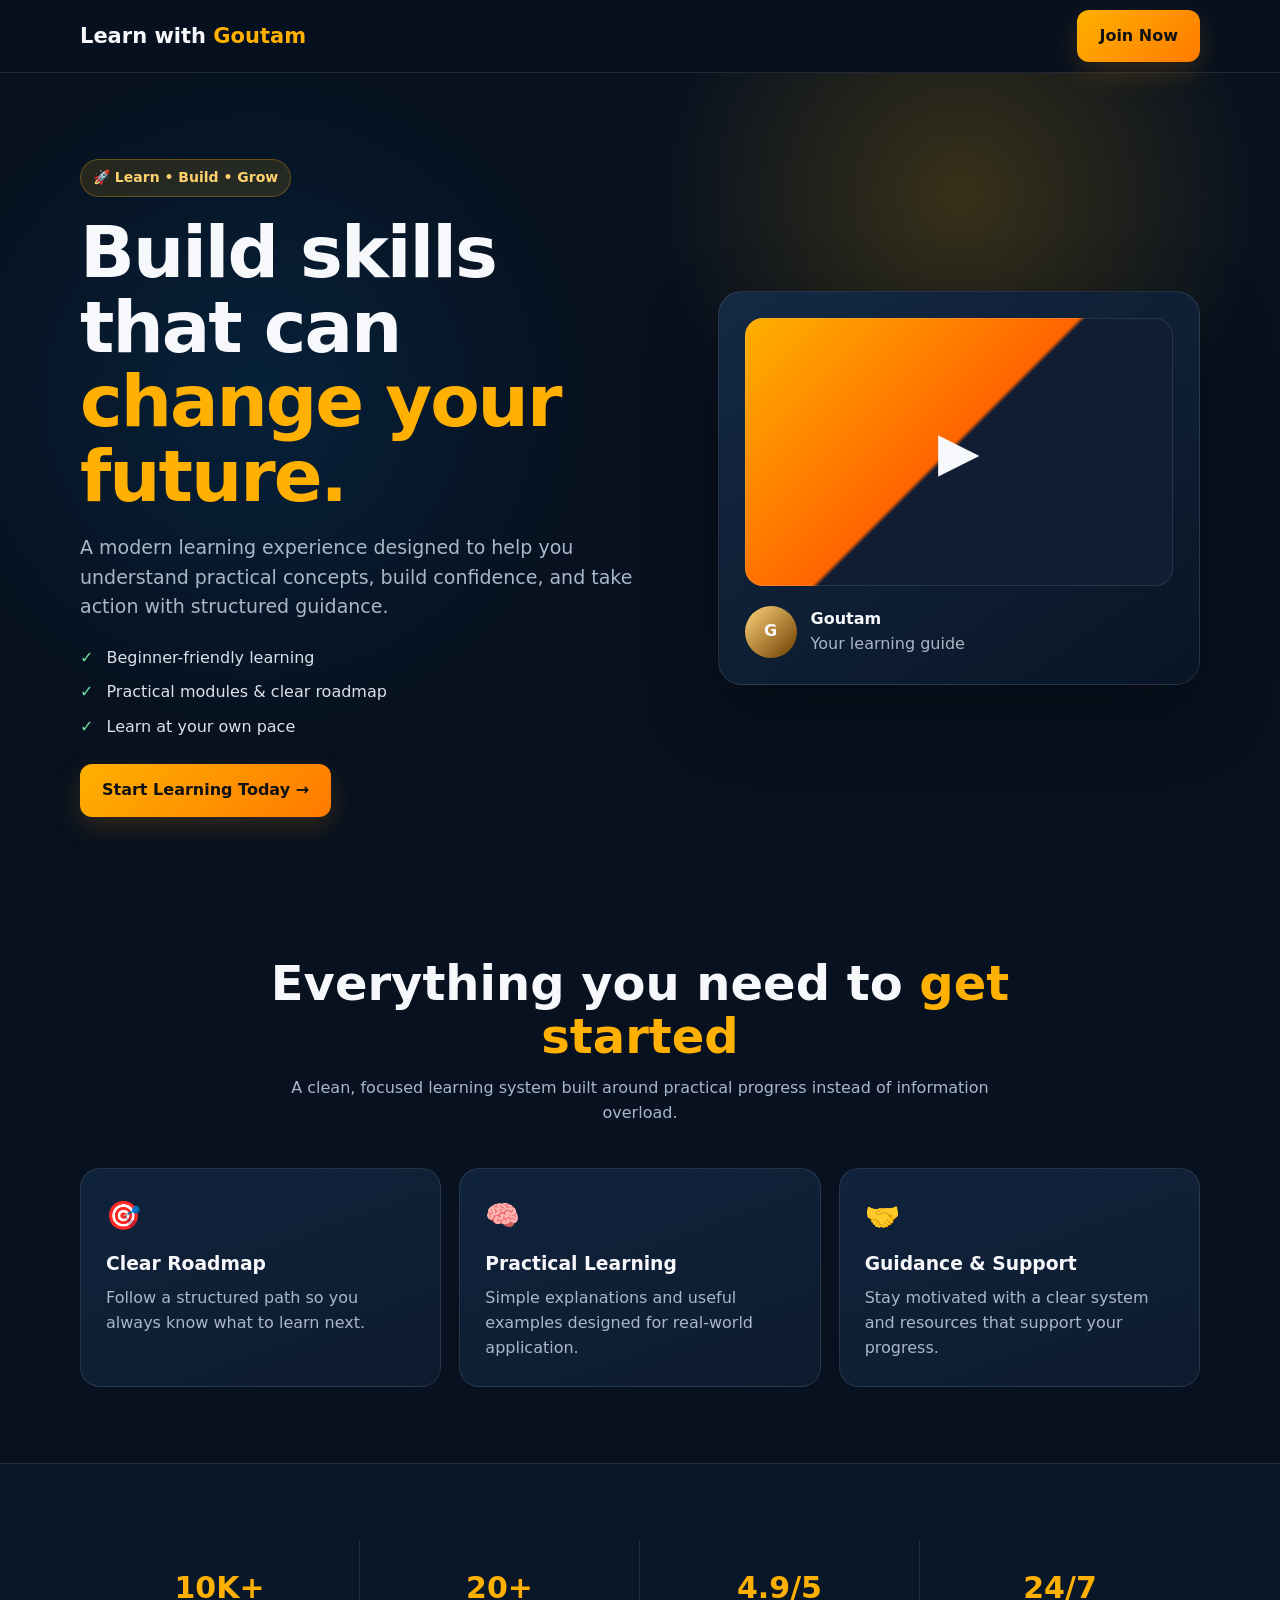
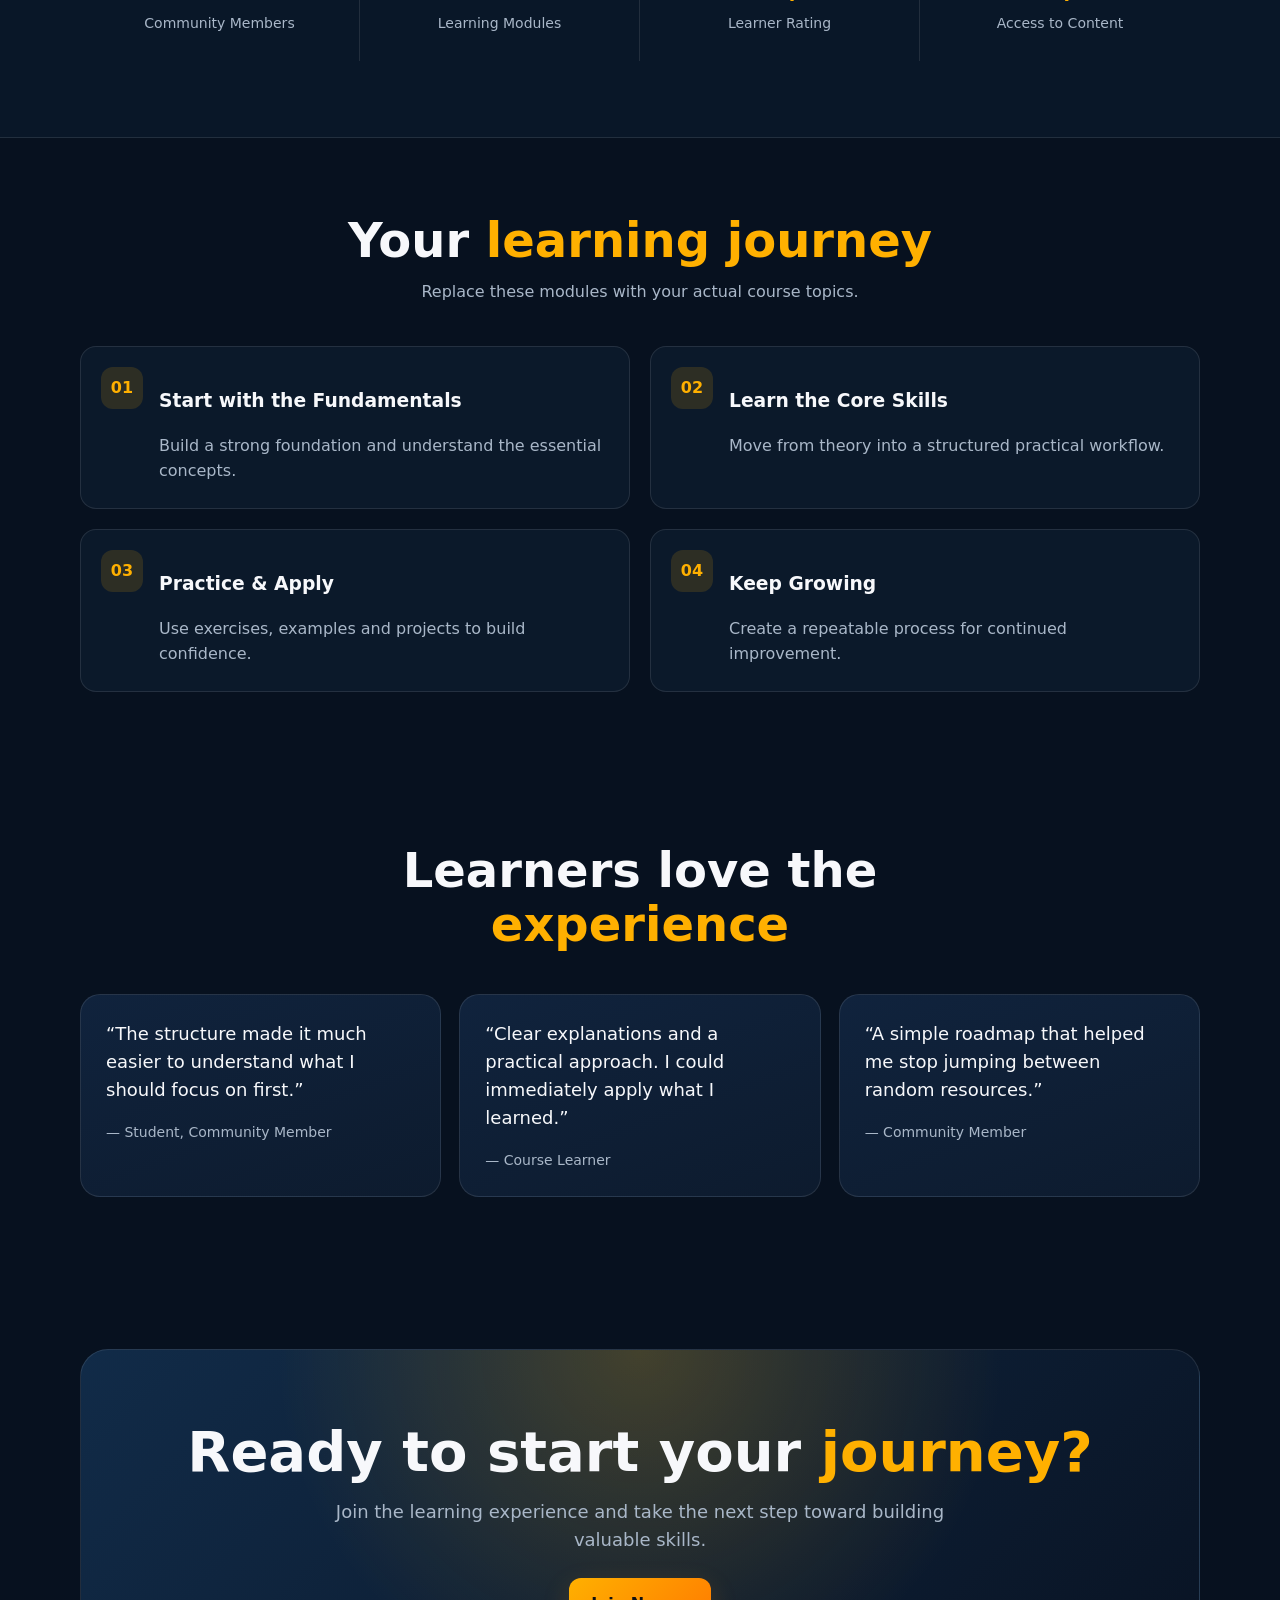
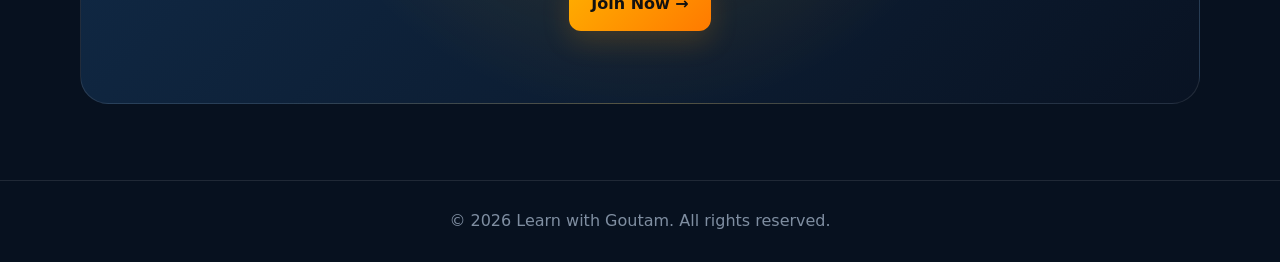
==== commit cb0dc89e: "Rename learn-with-goutam-landing-page.html to index.html" ====
--- a/index.html
+++ b/index.html
@@ -1,705 +1,103 @@
 <!DOCTYPE html>
 <html lang="en">
+<head>
+<meta charset="UTF-8">
+<meta name="viewport" content="width=device-width, initial-scale=1.0">
+<title>Learn With Goutam — Landing Page</title>
+<style>
+:root{
+  --bg:#07111f;--card:#0d1b2e;--card2:#10233d;--text:#f7f8fb;--muted:#a9b7c8;
+  --primary:#ffb000;--primary2:#ff7a00;--line:rgba(255,255,255,.10);
+}
+*{box-sizing:border-box}html{scroll-behavior:smooth}body{margin:0;font-family:Inter,system-ui,-apple-system,Segoe UI,Arial,sans-serif;background:var(--bg);color:var(--text);line-height:1.55}
+.container{width:min(1120px,92%);margin:auto}
+nav{position:sticky;top:0;z-index:10;background:rgba(7,17,31,.88);backdrop-filter:blur(14px);border-bottom:1px solid var(--line)}
+.nav{height:72px;display:flex;align-items:center;justify-content:space-between;gap:20px}.brand{font-weight:900;font-size:21px}.brand span{color:var(--primary)}
+.btn{display:inline-flex;align-items:center;justify-content:center;text-decoration:none;color:#111;font-weight:850;padding:14px 22px;border-radius:12px;background:linear-gradient(135deg,var(--primary),var(--primary2));box-shadow:0 10px 28px rgba(255,151,0,.18)}
+.hero{padding:86px 0 64px;background:radial-gradient(circle at 75% 15%,rgba(255,176,0,.20),transparent 26%),radial-gradient(circle at 20% 40%,rgba(0,149,255,.12),transparent 30%)}
+.grid{display:grid;grid-template-columns:1.1fr .9fr;gap:48px;align-items:center}
+.badge{display:inline-block;background:rgba(255,176,0,.12);border:1px solid rgba(255,176,0,.3);color:#ffd16d;padding:7px 12px;border-radius:99px;font-size:14px;font-weight:700}
+h1{font-size:clamp(42px,6vw,72px);line-height:1.04;letter-spacing:-2px;margin:18px 0}.accent{color:var(--primary)}.lead{font-size:19px;color:var(--muted);max-width:650px}
+.points{display:grid;gap:10px;margin:24px 0}.points div{color:#d9e1eb}.points b{color:#71e4a4;margin-right:8px}
+.hero-card{padding:26px;border-radius:24px;background:linear-gradient(145deg,#142944,#091525);border:1px solid var(--line);box-shadow:0 28px 70px rgba(0,0,0,.35)}
+.video{aspect-ratio:16/10;border-radius:18px;background:linear-gradient(135deg,#ffb000,#ff6500 48%,#101d32 49%);display:flex;align-items:center;justify-content:center;font-size:54px;box-shadow:inset 0 0 0 1px rgba(255,255,255,.1)}
+.author{display:flex;gap:14px;align-items:center;margin-top:20px}.avatar{width:52px;height:52px;border-radius:50%;background:linear-gradient(135deg,#ffd47a,#6b3c00);display:grid;place-items:center;font-weight:900}
+section{padding:76px 0}.section-title{text-align:center;max-width:760px;margin:0 auto 42px}.section-title h2{font-size:clamp(30px,4vw,48px);line-height:1.12;margin:0 0 12px}.section-title p{color:var(--muted);margin:0}
+.cards{display:grid;grid-template-columns:repeat(3,1fr);gap:18px}.card{background:linear-gradient(160deg,var(--card2),var(--card));border:1px solid var(--line);border-radius:20px;padding:25px}.icon{font-size:28px;margin-bottom:12px}.card h3{margin:0 0 8px}.card p{margin:0;color:var(--muted)}
+.stats{background:#091728;border-top:1px solid var(--line);border-bottom:1px solid var(--line)}.stats-grid{display:grid;grid-template-columns:repeat(4,1fr);text-align:center}.stat{padding:25px;border-right:1px solid var(--line)}.stat:last-child{border:0}.stat strong{display:block;font-size:30px;color:var(--primary)}.stat span{color:var(--muted);font-size:14px}
+.course{display:grid;grid-template-columns:1fr 1fr;gap:20px}.module{padding:20px;border:1px solid var(--line);border-radius:16px;background:#0b192a;display:flex;gap:16px;align-items:flex-start}.num{min-width:42px;height:42px;border-radius:12px;background:rgba(255,176,0,.14);color:var(--primary);display:grid;place-items:center;font-weight:900}
+.testimonials{display:grid;grid-template-columns:repeat(3,1fr);gap:18px}.quote{font-size:18px}.person{margin-top:18px;color:var(--muted);font-size:14px}
+.cta{padding:72px 24px;border-radius:28px;text-align:center;background:radial-gradient(circle at top,rgba(255,176,0,.22),transparent 55%),linear-gradient(135deg,#112b48,#091323);border:1px solid var(--line)}.cta h2{font-size:clamp(32px,5vw,56px);line-height:1.08;margin:0 0 15px}.cta p{color:var(--muted);font-size:18px;max-width:650px;margin:0 auto 25px}
+footer{padding:28px 0;color:#7f8ea1;text-align:center;border-top:1px solid var(--line)}
+@media(max-width:800px){.grid,.course{grid-template-columns:1fr}.cards,.testimonials{grid-template-columns:1fr}.stats-grid{grid-template-columns:1fr 1fr}.stat:nth-child(2){border-right:0}.hero{padding-top:55px}nav .btn{padding:10px 14px;font-size:14px}h1{letter-spacing:-1.4px}}
+</style>
+</head>
+<body>
+<nav><div class="container nav"><div class="brand">Learn with <span>Goutam</span></div><a class="btn" href="#join">Join Now</a></div></nav>
 
-<head>
-    <meta charSet="utf-8" />
-    <meta name="viewport" content="width=device-width, initial-scale=1" />
-    <link rel="preload" as="image" href="/assets/gautam-zcezRtOi.png" />
-    <link rel="preload" as="image" href="/assets/poster-BVruIlZk.png" />
-    <link rel="stylesheet" href="/assets/styles-CjQ74UaP.css" data-precedence="default" />
-    <link rel="stylesheet" href="https://fonts.googleapis.com/css2?family=Anton&amp;family=Inter:wght@400;500;600;700&amp;family=JetBrains+Mono:wght@400;500&amp;display=swap" data-precedence="default" />
-    <title>Stock Learners — Free Live Signals by Gautam Jha</title>
-    <meta name="author" content="Stock Learners" />
-    <meta property="og:image" content="https://pub-bb2e103a32db4e198524a2e9ed8f35b4.r2.dev/6174c164-a98f-4eb0-8b10-4e56cd86a760/id-preview-5d4d3eec--7ae9cd9b-c854-4784-aebc-e0386170331a.lovable.app-1785211433736.png" />
-    <meta name="twitter:image" content="https://pub-bb2e103a32db4e198524a2e9ed8f35b4.r2.dev/6174c164-a98f-4eb0-8b10-4e56cd86a760/id-preview-5d4d3eec--7ae9cd9b-c854-4784-aebc-e0386170331a.lovable.app-1785211433736.png" />
-    <meta name="description" content="Join Gautam Jha&#x27;s free live stock trading channel. Real-time signals, daily market analysis, and live trades on Telegram — 100% free." />
-    <meta property="og:title" content="Stock Learners — Free Live Signals by Gautam Jha" />
-    <meta property="og:description" content="Join Gautam Jha&#x27;s free live stock trading channel. Real-time signals, daily market analysis, and live trades on Telegram — 100% free." />
-    <meta property="og:type" content="website" />
-    <meta name="twitter:card" content="summary_large_image" />
-    <meta name="twitter:title" content="Stock Learners — Free Live Signals by Gautam Jha" />
-    <meta name="twitter:description" content="Join Gautam Jha&#x27;s free live stock trading channel. Real-time signals, daily market analysis, and live trades on Telegram — 100% free." />
-    <link rel="modulepreload" href="/assets/index-CJqt87kh.js" />
-    <link rel="modulepreload" href="/assets/routes-BIe8D9Jo.js" />
-    <link rel="preconnect" href="https://fonts.googleapis.com" />
-    <link rel="preconnect" href="https://fonts.gstatic.com" crossorigin="anonymous" />
-    <link rel="icon" href="/favicon.ico" type="image/x-icon" />
-    <script>
-        ! function(f, b, e, v, n, t, s) {
-            if (f.fbq) return;
-            n = f.fbq = function() {
-                n.callMethod ?
-                    n.callMethod.apply(n, arguments) : n.queue.push(arguments)
-            };
-            if (!f._fbq) f._fbq = n;
-            n.push = n;
-            n.loaded = !0;
-            n.version = '2.0';
-            n.queue = [];
-            t = b.createElement(e);
-            t.async = !0;
-            t.src = v;
-            s = b.getElementsByTagName(e)[0];
-            s.parentNode.insertBefore(t, s)
-        }(window, document, 'script',
-            'https://connect.facebook.net/en_US/fbevents.js');
-        fbq('init', '1341149284430067');
-        fbq('track', 'PageView');
-    </script>
-    <style>
-        @font-face {
-            font-family: 'CameraPlainVariable';
-            src: url('https://cdn.gpteng.co/mcp-widgets/v1/fonts/CameraPlainVariable.woff2') format('woff2');
-            font-weight: 100 900;
-            font-style: normal;
-            font-display: swap;
-        }
+<header class="hero">
+<div class="container grid">
+  <div>
+    <span class="badge">🚀 Learn • Build • Grow</span>
+    <h1>Build skills that can <span class="accent">change your future.</span></h1>
+    <p class="lead">A modern learning experience designed to help you understand practical concepts, build confidence, and take action with structured guidance.</p>
+    <div class="points"><div><b>✓</b> Beginner-friendly learning</div><div><b>✓</b> Practical modules & clear roadmap</div><div><b>✓</b> Learn at your own pace</div></div>
+    <a class="btn" href="#join">Start Learning Today →</a>
+  </div>
+  <div class="hero-card">
+    <div class="video">▶</div>
+    <div class="author"><div class="avatar">G</div><div><strong>Goutam</strong><br><span style="color:var(--muted)">Your learning guide</span></div></div>
+  </div>
+</div>
+</header>
 
-        #lovable-badge {
-            --badge-bg: #1b1b1b;
-            --badge-text: #c5c1b9;
-            --badge-text-hover: #dcdad5;
-            --badge-radius: 6px;
-            --badge-padding: 8px;
-            --badge-gap: 6px;
-            --badge-shadow: 0 0 0 1px rgba(0, 0, 0, 0.88), 0 1px 0 0 rgba(0, 0, 0, 0.04), 0 2px 2px -1px rgba(0, 0, 0, 0.08), 0 4px 4px -2px rgba(0, 0, 0, 0.08), 0 8px 8px -4px rgba(0, 0, 0, 0.08), 0 16px 16px -8px rgba(0, 0, 0, 0.08);
-            --badge-transition-duration: 0.2s;
-            --badge-transition-easing: cubic-bezier(0.16, 1, 0.32, 1);
-            --focus-color: #575ECF;
-            --focus-offset: 2px;
-            --focus-width: 2px;
-            position: fixed;
-            bottom: 12px;
-            right: 12px;
-            height: 24px;
-            display: flex;
-            align-items: center;
-            z-index: 1000000;
-            background-color: var(--badge-bg) !important;
-            color: var(--badge-text) !important;
-            border-radius: var(--badge-radius);
-            box-shadow: var(--badge-shadow) !important;
-            font-size: 12px;
-            font-family: CameraPlainVariable, "CameraPlainVariable Fallback", -apple-system, BlinkMacSystemFont, 'Segoe UI', Roboto, sans-serif;
-            font-weight: 400 !important;
-            text-transform: none !important;
-            font-feature-settings: normal !important;
-            transform: translateZ(0);
-            will-change: transform, opacity;
-        }
+<section>
+<div class="container">
+<div class="section-title"><h2>Everything you need to <span class="accent">get started</span></h2><p>A clean, focused learning system built around practical progress instead of information overload.</p></div>
+<div class="cards">
+<div class="card"><div class="icon">🎯</div><h3>Clear Roadmap</h3><p>Follow a structured path so you always know what to learn next.</p></div>
+<div class="card"><div class="icon">🧠</div><h3>Practical Learning</h3><p>Simple explanations and useful examples designed for real-world application.</p></div>
+<div class="card"><div class="icon">🤝</div><h3>Guidance & Support</h3><p>Stay motivated with a clear system and resources that support your progress.</p></div>
+</div>
+</div>
+</section>
 
-        #lovable-badge-cta {
-            display: flex;
-            align-items: center;
-            gap: var(--badge-gap);
-            padding: 0 var(--badge-padding);
-            height: 100%;
-            color: inherit;
-            text-decoration: none;
-            white-space: nowrap;
-            border-radius: var(--badge-radius) 0 0 var(--badge-radius);
-            transition: background-color var(--badge-transition-duration) ease, color var(--badge-transition-duration) ease, transform 0.1s ease;
-        }
+<section class="stats"><div class="container stats-grid">
+<div class="stat"><strong>10K+</strong><span>Community Members</span></div>
+<div class="stat"><strong>20+</strong><span>Learning Modules</span></div>
+<div class="stat"><strong>4.9/5</strong><span>Learner Rating</span></div>
+<div class="stat"><strong>24/7</strong><span>Access to Content</span></div>
+</div></section>
 
-        #lovable-badge-cta:hover {
-            background: rgba(255, 255, 255, 0.04);
-            color: var(--badge-text-hover);
-        }
+<section>
+<div class="container">
+<div class="section-title"><h2>Your <span class="accent">learning journey</span></h2><p>Replace these modules with your actual course topics.</p></div>
+<div class="course">
+<div class="module"><div class="num">01</div><div><h3>Start with the Fundamentals</h3><p style="color:var(--muted);margin:5px 0">Build a strong foundation and understand the essential concepts.</p></div></div>
+<div class="module"><div class="num">02</div><div><h3>Learn the Core Skills</h3><p style="color:var(--muted);margin:5px 0">Move from theory into a structured practical workflow.</p></div></div>
+<div class="module"><div class="num">03</div><div><h3>Practice & Apply</h3><p style="color:var(--muted);margin:5px 0">Use exercises, examples and projects to build confidence.</p></div></div>
+<div class="module"><div class="num">04</div><div><h3>Keep Growing</h3><p style="color:var(--muted);margin:5px 0">Create a repeatable process for continued improvement.</p></div></div>
+</div>
+</div>
+</section>
 
-        #lovable-badge-cta:active {
-            transform: scale(0.98);
-        }
+<section>
+<div class="container">
+<div class="section-title"><h2>Learners love the <span class="accent">experience</span></h2></div>
+<div class="testimonials">
+<div class="card"><div class="quote">“The structure made it much easier to understand what I should focus on first.”</div><div class="person">— Student, Community Member</div></div>
+<div class="card"><div class="quote">“Clear explanations and a practical approach. I could immediately apply what I learned.”</div><div class="person">— Course Learner</div></div>
+<div class="card"><div class="quote">“A simple roadmap that helped me stop jumping between random resources.”</div><div class="person">— Community Member</div></div>
+</div>
+</div>
+</section>
 
-        #lovable-badge-cta:focus {
-            outline: none;
-        }
+<section id="join"><div class="container cta">
+<h2>Ready to start your <span class="accent">journey?</span></h2>
+<p>Join the learning experience and take the next step toward building valuable skills.</p>
+<a class="btn" href="https://example.com">Join Now →</a>
+</div></section>
 
-        #lovable-badge-cta:focus-visible {
-            outline: var(--focus-width) solid var(--focus-color);
-            outline-offset: var(--focus-offset);
-            z-index: 1;
-        }
-
-        #lovable-badge-text {
-            line-height: 1;
-        }
-
-        #lovable-badge-divider {
-            width: 1px;
-            height: 24px;
-            background-color: rgba(255, 255, 255, 0.04);
-            flex-shrink: 0;
-        }
-
-        #lovable-badge-close {
-            width: 24px;
-            height: 24px;
-            min-width: 24px;
-            min-height: 24px;
-            cursor: pointer;
-            background: none;
-            border: none;
-            padding: 0;
-            display: flex;
-            align-items: center;
-            justify-content: center;
-            border-radius: 0 var(--badge-radius) var(--badge-radius) 0;
-            flex-shrink: 0;
-            transition: background-color var(--badge-transition-duration) ease, transform 0.1s ease;
-        }
-
-        #lovable-badge-close:hover {
-            background: rgba(255, 255, 255, 0.04);
-        }
-
-        #lovable-badge-close:active {
-            transform: scale(0.92);
-        }
-
-        #lovable-badge-close:focus {
-            outline: none;
-        }
-
-        #lovable-badge-close:focus-visible {
-            outline: var(--focus-width) solid var(--focus-color);
-            outline-offset: calc(var(--focus-offset) * -1);
-            z-index: 1;
-        }
-
-        #lovable-badge-close svg path {
-            fill: var(--badge-text);
-            transition: fill var(--badge-transition-duration) ease;
-        }
-
-        #lovable-badge-close:hover svg path {
-            fill: var(--badge-text-hover);
-        }
-
-        @media (prefers-reduced-motion: reduce) {
-            #lovable-badge-cta,
-            #lovable-badge-close,
-            #lovable-badge-close svg path {
-                transition: none;
-            }
-            #lovable-badge-cta:active,
-            #lovable-badge-close:active {
-                transform: none;
-            }
-        }
-
-        @media (prefers-contrast: high) {
-            #lovable-badge {
-                --badge-bg: #000;
-                --badge-text: #fff;
-                --badge-text-hover: #fff;
-                border: 2px solid currentColor;
-            }
-            #lovable-badge-cta:focus-visible,
-            #lovable-badge-close:focus-visible {
-                outline-width: 3px;
-            }
-        }
-    </style>
-    <script defer src="/~flock.js" data-proxy-url="/~api/analytics"></script>
-</head>
-
-<body><noscript><img height="1" width="1" style="display:none" alt="" src="https://www.facebook.com/tr?id=1341149284430067&amp;ev=PageView&amp;noscript=1"/></noscript>
-    <!--$-->
-    <div class="min-h-screen overflow-hidden bg-background text-foreground">
-        <div class="relative z-20 overflow-hidden border-b border-border bg-card/60 py-2 backdrop-blur">
-            <div class="flex animate-ticker gap-8 font-mono text-xs whitespace-nowrap"><span class="flex items-center gap-2"><span class="text-muted-foreground">NIFTY 50</span><span class="text-up">▲</span><span>24,812.45</span><span class="text-up">+0.42%</span><span class="text-border">|</span></span><span class="flex items-center gap-2"><span class="text-muted-foreground">SENSEX</span>
-                <span
-                    class="text-up">▲</span><span>81,234.10</span><span class="text-up">+0.38%</span><span class="text-border">|</span></span><span class="flex items-center gap-2"><span class="text-muted-foreground">BANKNIFTY</span><span class="text-down">▼</span><span>52,140.60</span>
-                    <span
-                        class="text-down">-0.14%</span><span class="text-border">|</span></span><span class="flex items-center gap-2"><span class="text-muted-foreground">RELIANCE</span><span class="text-up">▲</span><span>2,948.20</span><span class="text-up">+1.12%</span>
-                        <span
-                            class="text-border">|</span>
-                            </span><span class="flex items-center gap-2"><span class="text-muted-foreground">TCS</span><span class="text-up">▲</span><span>4,120.55</span><span class="text-up">+0.65%</span><span class="text-border">|</span></span><span class="flex items-center gap-2"><span class="text-muted-foreground">HDFCBANK</span>
-                            <span
-                                class="text-down">▼</span><span>1,672.80</span><span class="text-down">-0.22%</span><span class="text-border">|</span></span><span class="flex items-center gap-2"><span class="text-muted-foreground">INFY</span><span class="text-up">▲</span><span>1,845.30</span>
-                                <span
-                                    class="text-up">+0.94%</span><span class="text-border">|</span></span><span class="flex items-center gap-2"><span class="text-muted-foreground">ICICIBANK</span><span class="text-up">▲</span><span>1,254.10</span><span class="text-up">+0.31%</span>
-                                    <span
-                                        class="text-border">|</span>
-                                        </span><span class="flex items-center gap-2"><span class="text-muted-foreground">SBIN</span><span class="text-down">▼</span><span>812.45</span><span class="text-down">-0.18%</span><span class="text-border">|</span></span>
-                                        <span
-                                            class="flex items-center gap-2"><span class="text-muted-foreground">TATAMOTORS</span><span class="text-up">▲</span><span>982.60</span><span class="text-up">+2.14%</span><span class="text-border">|</span></span><span class="flex items-center gap-2"><span class="text-muted-foreground">ADANIENT</span>
-                                            <span
-                                                class="text-up">▲</span><span>3,120.75</span><span class="text-up">+1.45%</span><span class="text-border">|</span></span><span class="flex items-center gap-2"><span class="text-muted-foreground">ITC</span><span class="text-up">▲</span><span>482.30</span>
-                                                <span
-                                                    class="text-up">+0.28%</span><span class="text-border">|</span></span><span class="flex items-center gap-2"><span class="text-muted-foreground">NIFTY 50</span><span class="text-up">▲</span><span>24,812.45</span><span class="text-up">+0.42%</span>
-                                                    <span
-                                                        class="text-border">|</span>
-                                                        </span><span class="flex items-center gap-2"><span class="text-muted-foreground">SENSEX</span><span class="text-up">▲</span><span>81,234.10</span><span class="text-up">+0.38%</span><span class="text-border">|</span></span>
-                                                        <span
-                                                            class="flex items-center gap-2"><span class="text-muted-foreground">BANKNIFTY</span><span class="text-down">▼</span><span>52,140.60</span><span class="text-down">-0.14%</span><span class="text-border">|</span></span><span class="flex items-center gap-2"><span class="text-muted-foreground">RELIANCE</span>
-                                                            <span
-                                                                class="text-up">▲</span><span>2,948.20</span><span class="text-up">+1.12%</span><span class="text-border">|</span></span><span class="flex items-center gap-2"><span class="text-muted-foreground">TCS</span>
-                                                                <span
-                                                                    class="text-up">▲</span><span>4,120.55</span><span class="text-up">+0.65%</span><span class="text-border">|</span></span><span class="flex items-center gap-2"><span class="text-muted-foreground">HDFCBANK</span>
-                                                                    <span
-                                                                        class="text-down">▼</span><span>1,672.80</span><span class="text-down">-0.22%</span><span class="text-border">|</span></span><span class="flex items-center gap-2"><span class="text-muted-foreground">INFY</span>
-                                                                        <span
-                                                                            class="text-up">▲</span><span>1,845.30</span><span class="text-up">+0.94%</span><span class="text-border">|</span></span><span class="flex items-center gap-2"><span class="text-muted-foreground">ICICIBANK</span>
-                                                                            <span
-                                                                                class="text-up">▲</span><span>1,254.10</span><span class="text-up">+0.31%</span><span class="text-border">|</span></span><span class="flex items-center gap-2"><span class="text-muted-foreground">SBIN</span>
-                                                                                <span
-                                                                                    class="text-down">▼</span><span>812.45</span><span class="text-down">-0.18%</span><span class="text-border">|</span></span><span class="flex items-center gap-2"><span class="text-muted-foreground">TATAMOTORS</span>
-                                                                                    <span
-                                                                                        class="text-up">▲</span><span>982.60</span><span class="text-up">+2.14%</span><span class="text-border">|</span></span><span class="flex items-center gap-2"><span class="text-muted-foreground">ADANIENT</span>
-                                                                                        <span
-                                                                                            class="text-up">▲</span><span>3,120.75</span><span class="text-up">+1.45%</span><span class="text-border">|</span></span><span class="flex items-center gap-2"><span class="text-muted-foreground">ITC</span>
-                                                                                            <span
-                                                                                                class="text-up">▲</span><span>482.30</span><span class="text-up">+0.28%</span><span class="text-border">|</span></span>
-            </div>
-        </div>
-        <nav class="relative z-20 flex items-center justify-between px-6 py-5 md:px-12">
-            <div class="flex items-center gap-3">
-                <div class="flex h-10 w-10 items-center justify-center rounded-lg bg-gradient-to-br from-brand-green to-brand-green-glow font-display text-xl text-primary-foreground shadow-glow-green">S</div><span class="font-display text-lg tracking-widest">STOCK <span class="text-gradient-gold">LEARNERS</span></span>
-            </div><a href="https://telegram.me/+3p4Vb5ZQbg8xZDE1" target="_blank" rel="noopener noreferrer" class="hidden items-center gap-2 rounded-full border border-brand-green/40 bg-brand-green/10 px-4 py-2 text-xs font-semibold tracking-widest text-brand-green-glow uppercase sm:flex"><span class="h-2 w-2 animate-pulse-dot rounded-full bg-up"></span>Live Signals</a></nav>
-        <header
-            class="relative bg-hero">
-            <div class="absolute inset-0 bg-grid opacity-40"></div>
-            <div class="relative z-10 mx-auto max-w-6xl px-6 pt-8 pb-20 text-center md:pt-16 md:pb-28">
-                <div class="mx-auto mb-8 h-40 w-40 overflow-hidden rounded-full bg-brand-green/30 ring-4 ring-gold/60 shadow-glow-gold md:h-52 md:w-52"><img src="/assets/gautam-zcezRtOi.png" alt="Gautam Jha" class="h-full w-full object-cover" /></div>
-                <p class="mb-6 font-mono text-[11px] tracking-[0.3em] text-gold-soft uppercase md:text-xs">Free Live Stock Trading Channel</p>
-                <h1 class="font-display text-5xl leading-[0.9] tracking-tight sm:text-6xl md:text-8xl">STOCK <span class="text-gradient-gold">LEARNERS</span></h1>
-                <div class="mt-10 inline-flex items-center gap-3 rounded-full border border-gold/50 bg-background/40 px-6 py-3 shadow-glow-gold"><span class="text-xl">🏆</span><span class="font-mono text-xs tracking-[0.25em] text-gold-soft uppercase sm:text-sm">Award-Winning Trader · <span class="text-foreground">Gautam Jha</span> 🇮🇳</span>
-                </div>
-                <div class="mt-6"><span class="inline-flex items-center gap-2 rounded-full border border-up/40 bg-up/10 px-4 py-1.5 font-mono text-xs text-up sm:text-sm">▲ Today&#x27;s Profit: +148%</span></div>
-                <h2 class="mt-10 text-xl font-semibold md:text-2xl">Free Live &amp; Winning Stock Signals</h2>
-                <p class="mt-2 text-muted-foreground">Watch Gautam trade live every day, get real-time signals</p>
-                <div class="mx-auto mt-10 max-w-3xl overflow-hidden rounded-2xl border border-gold/30 shadow-glow-gold"><img src="/assets/poster-BVruIlZk.png" alt="How to become a profitable trader with Stock Learners" class="h-auto w-full" loading="eager" /></div>
-                <div class="mt-10 flex flex-col items-center justify-center gap-4 sm:flex-row"><a href="https://telegram.me/+3p4Vb5ZQbg8xZDE1" target="_blank" rel="noopener noreferrer" class="group relative inline-flex animate-cta-pulse items-center gap-3 rounded-xl bg-gradient-to-r from-brand-green to-brand-green-glow px-8 py-5 text-base font-bold text-primary-foreground shadow-glow-green transition-transform hover:scale-[1.02] sm:text-lg"><svg viewBox="0 0 24 24" fill="currentColor" class="h-6 w-6" aria-hidden="true"><path d="M12 0C5.373 0 0 5.373 0 12s5.373 12 12 12 12-5.373 12-12S18.627 0 12 0zm5.894 8.221l-1.97 9.28c-.149.658-.537.818-1.084.51l-3-2.21-1.446 1.394c-.16.16-.295.295-.605.295l.213-3.053 5.56-5.023c.242-.213-.054-.334-.373-.121l-6.869 4.326-2.96-.924c-.64-.203-.658-.64.135-.954l11.566-4.458c.538-.196 1.006.128.832.941z"></path></svg>Join Our Telegram — Free</a>
-                    <a
-                        href="#features" class="rounded-xl border border-border bg-card/40 px-6 py-5 text-sm font-semibold text-muted-foreground hover:text-foreground">See What&#x27;s Inside ↓</a>
-                </div>
-                <p class="mt-8 text-sm text-muted-foreground"><span class="font-bold text-foreground">62,000+</span> traders already joined</p>
-                <div class="mx-auto mt-10 grid max-w-4xl grid-cols-2 gap-3 overflow-hidden rounded-2xl border border-border bg-card/40 md:grid-cols-4">
-                    <div class="border-border p-5 md:border-r md:p-6 md:last:border-r-0">
-                        <div class="font-display text-3xl text-gradient-gold md:text-4xl">62K+</div>
-                        <div class="mt-2 font-mono text-[10px] tracking-[0.2em] text-muted-foreground uppercase">Active Members</div>
-                    </div>
-                    <div class="border-border p-5 md:border-r md:p-6 md:last:border-r-0">
-                        <div class="font-display text-3xl text-gradient-gold md:text-4xl">91%</div>
-                        <div class="mt-2 font-mono text-[10px] tracking-[0.2em] text-muted-foreground uppercase">Win Rate</div>
-                    </div>
-                    <div class="border-border p-5 md:border-r md:p-6 md:last:border-r-0">
-                        <div class="font-display text-3xl text-gradient-gold md:text-4xl">Daily</div>
-                        <div class="mt-2 font-mono text-[10px] tracking-[0.2em] text-muted-foreground uppercase">Live Signals</div>
-                    </div>
-                    <div class="border-border p-5 md:border-r md:p-6 md:last:border-r-0">
-                        <div class="font-display text-3xl text-gradient-gold md:text-4xl">Free</div>
-                        <div class="mt-2 font-mono text-[10px] tracking-[0.2em] text-muted-foreground uppercase">No Cost to Join</div>
-                    </div>
-                </div>
-            </div>
-            </header>
-            <section class="px-6 py-20 md:py-28">
-                <div class="mx-auto max-w-6xl">
-                    <p class="text-center font-mono text-xs tracking-[0.3em] text-gold-soft uppercase">Performance</p>
-                    <h3 class="mt-3 text-center font-display text-3xl md:text-5xl">📊 Live Signal Results — <span class="text-gradient-gold">Today</span></h3>
-                    <div class="mt-12 grid grid-cols-2 gap-5 md:grid-cols-4">
-                        <div class="rounded-2xl border border-border bg-card p-6 transition-colors hover:border-brand-green/60">
-                            <div class="font-mono text-xs tracking-widest text-muted-foreground uppercase">RELIANCE</div>
-                            <div class="mt-3 font-display text-4xl text-up">+3.4%</div>
-                            <div class="mt-2 text-xs font-semibold text-up/80">TARGET HIT
-                                <!-- -->✓</div>
-                        </div>
-                        <div class="rounded-2xl border border-border bg-card p-6 transition-colors hover:border-brand-green/60">
-                            <div class="font-mono text-xs tracking-widest text-muted-foreground uppercase">TATAMOTORS</div>
-                            <div class="mt-3 font-display text-4xl text-up">+2.8%</div>
-                            <div class="mt-2 text-xs font-semibold text-up/80">TARGET HIT
-                                <!-- -->✓</div>
-                        </div>
-                        <div class="rounded-2xl border border-border bg-card p-6 transition-colors hover:border-brand-green/60">
-                            <div class="font-mono text-xs tracking-widest text-muted-foreground uppercase">BANKNIFTY CE</div>
-                            <div class="mt-3 font-display text-4xl text-up">+42%</div>
-                            <div class="mt-2 text-xs font-semibold text-up/80">OPTION WIN
-                                <!-- -->✓</div>
-                        </div>
-                        <div class="rounded-2xl border border-border bg-card p-6 transition-colors hover:border-brand-green/60">
-                            <div class="font-mono text-xs tracking-widest text-muted-foreground uppercase">HDFCBANK</div>
-                            <div class="mt-3 font-display text-4xl text-up">+1.9%</div>
-                            <div class="mt-2 text-xs font-semibold text-up/80">TARGET HIT
-                                <!-- -->✓</div>
-                        </div>
-                    </div>
-                </div>
-            </section>
-            <section id="features" class="border-y border-border bg-card/30 px-6 py-20 md:py-28">
-                <div class="mx-auto max-w-6xl">
-                    <p class="text-center font-mono text-xs tracking-[0.3em] text-gold-soft uppercase">Why Join Us</p>
-                    <h3 class="mt-3 text-center font-display text-3xl md:text-5xl">What You <span class="text-gradient-gold">Get</span></h3>
-                    <div class="mt-14 grid grid-cols-2 gap-5 md:grid-cols-3">
-                        <div class="group rounded-2xl border border-border bg-background/60 p-7 transition-all hover:border-brand-green/60 hover:shadow-glow-green">
-                            <div class="text-3xl">📡</div>
-                            <h4 class="mt-4 font-display text-xl tracking-wide">Live Trading Room</h4>
-                            <p class="mt-2 text-sm leading-relaxed text-muted-foreground">Watch every trade placed live — real setups, real entries, no delay.</p>
-                        </div>
-                        <div class="group rounded-2xl border border-border bg-background/60 p-7 transition-all hover:border-brand-green/60 hover:shadow-glow-green">
-                            <div class="text-3xl">📊</div>
-                            <h4 class="mt-4 font-display text-xl tracking-wide">Daily Market Analysis</h4>
-                            <p class="mt-2 text-sm leading-relaxed text-muted-foreground">Pre-market breakdowns of Nifty, Bank Nifty and top stocks every session.</p>
-                        </div>
-                        <div class="group rounded-2xl border border-border bg-background/60 p-7 transition-all hover:border-brand-green/60 hover:shadow-glow-green">
-                            <div class="text-3xl">🎯</div>
-                            <h4 class="mt-4 font-display text-xl tracking-wide">Trade With Gautam</h4>
-                            <p class="mt-2 text-sm leading-relaxed text-muted-foreground">Copy Gautam&#x27;s exact intraday and swing trades from beginner to pro.</p>
-                        </div>
-                        <div class="group rounded-2xl border border-border bg-background/60 p-7 transition-all hover:border-brand-green/60 hover:shadow-glow-green">
-                            <div class="text-3xl">🎓</div>
-                            <h4 class="mt-4 font-display text-xl tracking-wide">Learn Like a Pro</h4>
-                            <p class="mt-2 text-sm leading-relaxed text-muted-foreground">Live education on price action, options and risk management every day.</p>
-                        </div>
-                        <div class="group rounded-2xl border border-border bg-background/60 p-7 transition-all hover:border-brand-green/60 hover:shadow-glow-green">
-                            <div class="text-3xl">🔄</div>
-                            <h4 class="mt-4 font-display text-xl tracking-wide">Loss Recovery Plan</h4>
-                            <p class="mt-2 text-sm leading-relaxed text-muted-foreground">Proven recovery playbook taught live so drawdowns never end the journey.</p>
-                        </div>
-                        <div class="group rounded-2xl border border-border bg-background/60 p-7 transition-all hover:border-brand-green/60 hover:shadow-glow-green">
-                            <div class="text-3xl">📱</div>
-                            <h4 class="mt-4 font-display text-xl tracking-wide">Instant Telegram Alerts</h4>
-                            <p class="mt-2 text-sm leading-relaxed text-muted-foreground">Signals pushed straight to your phone — never miss an entry again.</p>
-                        </div>
-                    </div>
-                </div>
-            </section>
-            <section class="px-6 py-20 md:py-28">
-                <div class="mx-auto max-w-6xl">
-                    <p class="text-center font-mono text-xs tracking-[0.3em] text-gold-soft uppercase">Community</p>
-                    <h3 class="mt-3 text-center font-display text-3xl md:text-5xl">Traders <span class="text-gradient-gold">Trust Us</span></h3>
-                    <div class="relative mt-14 overflow-hidden [mask-image:linear-gradient(90deg,transparent,black_8%,black_92%,transparent)]">
-                        <div class="flex w-max animate-marquee gap-5">
-                            <div class="w-[320px] shrink-0 rounded-2xl border border-border bg-card p-6 sm:w-[360px]">
-                                <div class="text-gold">★★★★★</div>
-                                <p class="mt-4 text-sm leading-relaxed">&quot;
-                                    <!-- -->Joined 2 months ago and already recovered my past losses. Gautam&#x27;s calls are on point.
-                                    <!-- -->&quot;</p>
-                                <div class="mt-6 flex items-center gap-3">
-                                    <div class="flex h-10 w-10 items-center justify-center rounded-full bg-gradient-to-br from-brand-green to-brand-green-glow text-sm font-bold text-primary-foreground">RK</div>
-                                    <div>
-                                        <div class="text-sm font-semibold">—
-                                            <!-- -->Rahul K.</div>
-                                        <div class="text-xs text-muted-foreground">Mumbai 🇮🇳</div>
-                                    </div>
-                                </div>
-                            </div>
-                            <div class="w-[320px] shrink-0 rounded-2xl border border-border bg-card p-6 sm:w-[360px]">
-                                <div class="text-gold">★★★★★</div>
-                                <p class="mt-4 text-sm leading-relaxed">&quot;
-                                    <!-- -->The live sessions prove everything. My win rate crossed 88% this month.
-                                    <!-- -->&quot;</p>
-                                <div class="mt-6 flex items-center gap-3">
-                                    <div class="flex h-10 w-10 items-center justify-center rounded-full bg-gradient-to-br from-brand-green to-brand-green-glow text-sm font-bold text-primary-foreground">AS</div>
-                                    <div>
-                                        <div class="text-sm font-semibold">—
-                                            <!-- -->Ankit S.</div>
-                                        <div class="text-xs text-muted-foreground">Delhi 🇮🇳</div>
-                                    </div>
-                                </div>
-                            </div>
-                            <div class="w-[320px] shrink-0 rounded-2xl border border-border bg-card p-6 sm:w-[360px]">
-                                <div class="text-gold">★★★★★</div>
-                                <p class="mt-4 text-sm leading-relaxed">&quot;
-                                    <!-- -->Loss recovery sessions are a game changer. Up ₹42,000 in 6 weeks.
-                                    <!-- -->&quot;</p>
-                                <div class="mt-6 flex items-center gap-3">
-                                    <div class="flex h-10 w-10 items-center justify-center rounded-full bg-gradient-to-br from-brand-green to-brand-green-glow text-sm font-bold text-primary-foreground">MS</div>
-                                    <div>
-                                        <div class="text-sm font-semibold">—
-                                            <!-- -->Mohammed S.</div>
-                                        <div class="text-xs text-muted-foreground">Hyderabad 🇮🇳</div>
-                                    </div>
-                                </div>
-                            </div>
-                            <div class="w-[320px] shrink-0 rounded-2xl border border-border bg-card p-6 sm:w-[360px]">
-                                <div class="text-gold">★★★★★</div>
-                                <p class="mt-4 text-sm leading-relaxed">&quot;
-                                    <!-- -->As a beginner the classes are so easy to follow. Made ₹11,200 in my first month.
-                                    <!-- -->&quot;</p>
-                                <div class="mt-6 flex items-center gap-3">
-                                    <div class="flex h-10 w-10 items-center justify-center rounded-full bg-gradient-to-br from-brand-green to-brand-green-glow text-sm font-bold text-primary-foreground">PD</div>
-                                    <div>
-                                        <div class="text-sm font-semibold">—
-                                            <!-- -->Priya D.</div>
-                                        <div class="text-xs text-muted-foreground">Pune 🇮🇳</div>
-                                    </div>
-                                </div>
-                            </div>
-                            <div class="w-[320px] shrink-0 rounded-2xl border border-border bg-card p-6 sm:w-[360px]">
-                                <div class="text-gold">★★★★★</div>
-                                <p class="mt-4 text-sm leading-relaxed">&quot;
-                                    <!-- -->Best free stock channel I&#x27;ve found. Real trades, zero hype.
-                                    <!-- -->&quot;</p>
-                                <div class="mt-6 flex items-center gap-3">
-                                    <div class="flex h-10 w-10 items-center justify-center rounded-full bg-gradient-to-br from-brand-green to-brand-green-glow text-sm font-bold text-primary-foreground">VT</div>
-                                    <div>
-                                        <div class="text-sm font-semibold">—
-                                            <!-- -->Vikram T.</div>
-                                        <div class="text-xs text-muted-foreground">Bengaluru 🇮🇳</div>
-                                    </div>
-                                </div>
-                            </div>
-                            <div class="w-[320px] shrink-0 rounded-2xl border border-border bg-card p-6 sm:w-[360px]">
-                                <div class="text-gold">★★★★★</div>
-                                <p class="mt-4 text-sm leading-relaxed">&quot;
-                                    <!-- -->Daily analysis before market open is what sets this apart. +₹34,000 in 3 weeks.
-                                    <!-- -->&quot;</p>
-                                <div class="mt-6 flex items-center gap-3">
-                                    <div class="flex h-10 w-10 items-center justify-center rounded-full bg-gradient-to-br from-brand-green to-brand-green-glow text-sm font-bold text-primary-foreground">SM</div>
-                                    <div>
-                                        <div class="text-sm font-semibold">—
-                                            <!-- -->Sneha M.</div>
-                                        <div class="text-xs text-muted-foreground">Ahmedabad 🇮🇳</div>
-                                    </div>
-                                </div>
-                            </div>
-                            <div class="w-[320px] shrink-0 rounded-2xl border border-border bg-card p-6 sm:w-[360px]">
-                                <div class="text-gold">★★★★★</div>
-                                <p class="mt-4 text-sm leading-relaxed">&quot;
-                                    <!-- -->Joined 2 months ago and already recovered my past losses. Gautam&#x27;s calls are on point.
-                                    <!-- -->&quot;</p>
-                                <div class="mt-6 flex items-center gap-3">
-                                    <div class="flex h-10 w-10 items-center justify-center rounded-full bg-gradient-to-br from-brand-green to-brand-green-glow text-sm font-bold text-primary-foreground">RK</div>
-                                    <div>
-                                        <div class="text-sm font-semibold">—
-                                            <!-- -->Rahul K.</div>
-                                        <div class="text-xs text-muted-foreground">Mumbai 🇮🇳</div>
-                                    </div>
-                                </div>
-                            </div>
-                            <div class="w-[320px] shrink-0 rounded-2xl border border-border bg-card p-6 sm:w-[360px]">
-                                <div class="text-gold">★★★★★</div>
-                                <p class="mt-4 text-sm leading-relaxed">&quot;
-                                    <!-- -->The live sessions prove everything. My win rate crossed 88% this month.
-                                    <!-- -->&quot;</p>
-                                <div class="mt-6 flex items-center gap-3">
-                                    <div class="flex h-10 w-10 items-center justify-center rounded-full bg-gradient-to-br from-brand-green to-brand-green-glow text-sm font-bold text-primary-foreground">AS</div>
-                                    <div>
-                                        <div class="text-sm font-semibold">—
-                                            <!-- -->Ankit S.</div>
-                                        <div class="text-xs text-muted-foreground">Delhi 🇮🇳</div>
-                                    </div>
-                                </div>
-                            </div>
-                            <div class="w-[320px] shrink-0 rounded-2xl border border-border bg-card p-6 sm:w-[360px]">
-                                <div class="text-gold">★★★★★</div>
-                                <p class="mt-4 text-sm leading-relaxed">&quot;
-                                    <!-- -->Loss recovery sessions are a game changer. Up ₹42,000 in 6 weeks.
-                                    <!-- -->&quot;</p>
-                                <div class="mt-6 flex items-center gap-3">
-                                    <div class="flex h-10 w-10 items-center justify-center rounded-full bg-gradient-to-br from-brand-green to-brand-green-glow text-sm font-bold text-primary-foreground">MS</div>
-                                    <div>
-                                        <div class="text-sm font-semibold">—
-                                            <!-- -->Mohammed S.</div>
-                                        <div class="text-xs text-muted-foreground">Hyderabad 🇮🇳</div>
-                                    </div>
-                                </div>
-                            </div>
-                            <div class="w-[320px] shrink-0 rounded-2xl border border-border bg-card p-6 sm:w-[360px]">
-                                <div class="text-gold">★★★★★</div>
-                                <p class="mt-4 text-sm leading-relaxed">&quot;
-                                    <!-- -->As a beginner the classes are so easy to follow. Made ₹11,200 in my first month.
-                                    <!-- -->&quot;</p>
-                                <div class="mt-6 flex items-center gap-3">
-                                    <div class="flex h-10 w-10 items-center justify-center rounded-full bg-gradient-to-br from-brand-green to-brand-green-glow text-sm font-bold text-primary-foreground">PD</div>
-                                    <div>
-                                        <div class="text-sm font-semibold">—
-                                            <!-- -->Priya D.</div>
-                                        <div class="text-xs text-muted-foreground">Pune 🇮🇳</div>
-                                    </div>
-                                </div>
-                            </div>
-                            <div class="w-[320px] shrink-0 rounded-2xl border border-border bg-card p-6 sm:w-[360px]">
-                                <div class="text-gold">★★★★★</div>
-                                <p class="mt-4 text-sm leading-relaxed">&quot;
-                                    <!-- -->Best free stock channel I&#x27;ve found. Real trades, zero hype.
-                                    <!-- -->&quot;</p>
-                                <div class="mt-6 flex items-center gap-3">
-                                    <div class="flex h-10 w-10 items-center justify-center rounded-full bg-gradient-to-br from-brand-green to-brand-green-glow text-sm font-bold text-primary-foreground">VT</div>
-                                    <div>
-                                        <div class="text-sm font-semibold">—
-                                            <!-- -->Vikram T.</div>
-                                        <div class="text-xs text-muted-foreground">Bengaluru 🇮🇳</div>
-                                    </div>
-                                </div>
-                            </div>
-                            <div class="w-[320px] shrink-0 rounded-2xl border border-border bg-card p-6 sm:w-[360px]">
-                                <div class="text-gold">★★★★★</div>
-                                <p class="mt-4 text-sm leading-relaxed">&quot;
-                                    <!-- -->Daily analysis before market open is what sets this apart. +₹34,000 in 3 weeks.
-                                    <!-- -->&quot;</p>
-                                <div class="mt-6 flex items-center gap-3">
-                                    <div class="flex h-10 w-10 items-center justify-center rounded-full bg-gradient-to-br from-brand-green to-brand-green-glow text-sm font-bold text-primary-foreground">SM</div>
-                                    <div>
-                                        <div class="text-sm font-semibold">—
-                                            <!-- -->Sneha M.</div>
-                                        <div class="text-xs text-muted-foreground">Ahmedabad 🇮🇳</div>
-                                    </div>
-                                </div>
-                            </div>
-                        </div>
-                    </div>
-                </div>
-            </section>
-            <section class="relative border-t border-border bg-hero px-6 py-24 md:py-32">
-                <div class="absolute inset-0 bg-grid opacity-30"></div>
-                <div class="relative mx-auto max-w-3xl text-center">
-                    <h3 class="font-display text-4xl md:text-6xl">Start Winning <span class="text-gradient-gold">Today</span></h3>
-                    <p class="mt-5 text-muted-foreground">Join 62,000+ traders getting live signals, expert analysis, and real-time trades from Gautam Jha — completely free on Telegram.</p><a href="https://telegram.me/+3p4Vb5ZQbg8xZDE1" target="_blank" rel="noopener noreferrer" class="mt-10 inline-flex animate-cta-pulse items-center gap-3 rounded-xl bg-gradient-to-r from-brand-green to-brand-green-glow px-8 py-5 text-lg font-bold text-primary-foreground shadow-glow-green transition-transform hover:scale-[1.02]"><svg viewBox="0 0 24 24" fill="currentColor" class="h-6 w-6" aria-hidden="true"><path d="M12 0C5.373 0 0 5.373 0 12s5.373 12 12 12 12-5.373 12-12S18.627 0 12 0zm5.894 8.221l-1.97 9.28c-.149.658-.537.818-1.084.51l-3-2.21-1.446 1.394c-.16.16-.295.295-.605.295l.213-3.053 5.56-5.023c.242-.213-.054-.334-.373-.121l-6.869 4.326-2.96-.924c-.64-.203-.658-.64.135-.954l11.566-4.458c.538-.196 1.006.128.832.941z"></path></svg>Join Our Telegram — Free</a>
-                    <div
-                        class="mt-12 flex flex-wrap items-center justify-center gap-8 font-mono text-xs tracking-widest text-muted-foreground uppercase"><span>✅ Verified</span><span>🔒 Secure</span><span>📈 Profitable</span><span>⭐ Top Rated</span></div>
-    </div>
-    </section>
-    <footer class="border-t border-border py-8 text-center text-xs text-muted-foreground">©
-        <!-- -->2026
-        <!-- -->Stock Learners · Gautam Jha. All rights reserved.</footer>
-    </div>
-    <script>
-        (function(a, f) {
-            let l;
-            try {
-                l = JSON.parse(sessionStorage.getItem(a) || "{}")
-            } catch {
-                return
-            }
-            const n = l ? .[f || history.state ? .__TSR_key];
-            let c = !1;
-            for (const t in n) {
-                const e = n[t],
-                    o = e ? .scrollX,
-                    s = e ? .scrollY;
-                if (Number.isFinite(o) && Number.isFinite(s)) {
-                    if (t === "window") scrollTo(o, s), c = !0;
-                    else if (t) try {
-                        const r = document.querySelector(t);
-                        r && (r.scrollLeft = o, r.scrollTop = s)
-                    } catch {}
-                }
-            }
-            if (c) return;
-            const i = location.hash.slice(1);
-            if (i) {
-                const t = history.state ? .__hashScrollIntoViewOptions ? ? !0;
-                if (t) {
-                    const e = document.getElementById(i);
-                    e && e.scrollIntoView(t)
-                }
-                return
-            }
-            scrollTo(0, 0)
-        })("tsr-scroll-restoration-v1_3");
-        document.currentScript.remove()
-    </script>
-    <!--/$-->
-    <script class="$tsr" id="$tsr-stream-barrier">
-        (self.$R = self.$R || {})["tsr"] = [];
-        self.$_TSR = {
-            h() {
-                this.hydrated = !0, this.c()
-            },
-            e() {
-                this.streamEnded = !0, this.c()
-            },
-            c() {
-                this.hydrated && this.streamEnded && (delete self.$_TSR, delete self.$R.tsr)
-            },
-            p(e) {
-                this.initialized ? e() : this.buffer.push(e)
-            },
-            buffer: []
-        };
-        $_TSR.router = ($R => $R[0] = {
-            manifest: $R[1] = {
-                routes: $R[2] = {
-                    __root__: $R[3] = {
-                        preloads: $R[4] = ["/assets/index-CJqt87kh.js"],
-                        scripts: $R[5] = [$R[6] = {
-                            attrs: $R[7] = {
-                                type: "module",
-                                async: !0,
-                                src: "/assets/index-CJqt87kh.js"
-                            }
-                        }]
-                    },
-                    "/": $R[8] = {
-                        preloads: $R[9] = ["/assets/routes-BIe8D9Jo.js"]
-                    }
-                }
-            },
-            matches: $R[10] = [$R[11] = {
-                i: "__root__ ",
-                u: 1786854847158,
-                s: "success",
-                ssr: !0
-            }, $R[12] = {
-                i: "  ",
-                u: 1786854847158,
-                s: "success",
-                ssr: !0
-            }],
-            lastMatchId: "  "
-        })($R["tsr"]);
-        $_TSR.e();
-        document.currentScript.remove()
-    </script>
-    <script type="module" async="" src="/assets/index-CJqt87kh.js"></script>
-    <aside id="lovable-badge" role="complementary" dir="ltr" lang="en" aria-label="Edit with Lovable">
-        <a id="lovable-badge-cta" target="_blank" href="https://lovable.dev/projects/lovp_2r8s5k83479hh98mqvc2cy6vay?utm_source=lovable-badge" rel="noopener nofollow" aria-label="Edit with Lovable">
-		<span id="lovable-badge-text">Edit with</span>
-		<svg xmlns="http://www.w3.org/2000/svg" width="52" height="16" fill="none" viewBox="0 0 52 16">
-  <path fill="#FCFBF8" fill-rule="evenodd" d="M20.318 5.25c.643 0 1.206.14 1.69.418a2.81 2.81 0 0 1 1.118 1.191c.266.513.4 1.115.4 1.807s-.134 1.296-.4 1.812a2.81 2.81 0 0 1-1.118 1.193c-.484.278-1.047.418-1.69.418s-1.208-.14-1.695-.418a2.85 2.85 0 0 1-1.125-1.193c-.262-.516-.393-1.12-.393-1.812s.131-1.294.393-1.807a2.848 2.848 0 0 1 1.125-1.191c.487-.279 1.052-.418 1.695-.418Zm0 1.425c-.27 0-.504.076-.7.228-.193.147-.34.37-.443.67-.102.295-.153.66-.153 1.093 0 .435.05.801.153 1.1.102.3.25.524.443.676.196.147.43.22.7.22.27 0 .502-.073.694-.22.193-.152.341-.375.443-.67.103-.299.153-.667.153-1.106 0-.65-.112-1.145-.337-1.481a1.08 1.08 0 0 0-.953-.51ZM32.7 5.25c.61 0 1.127.1 1.549.3.422.197.74.48.953.849.217.368.325.809.325 1.32v2.704c0 .29.02.562.062.812.044.245.108.4.19.466V12h-1.935a5.895 5.895 0 0 1-.105-.684 7.745 7.745 0 0 1-.02-.228 2.293 2.293 0 0 1-.151.203c-.205.242-.47.437-.793.584-.32.143-.685.215-1.094.215-.406 0-.77-.08-1.094-.24a1.845 1.845 0 0 1-.756-.682 1.984 1.984 0 0 1-.27-1.045c0-.606.178-1.069.535-1.388.356-.324.87-.534 1.542-.633l1.125-.16c.225-.032.403-.074.534-.123a.622.622 0 0 0 .288-.196.549.549 0 0 0 .093-.327.65.65 0 0 0-.11-.367.702.702 0 0 0-.32-.27c-.14-.07-.31-.105-.51-.105-.32 0-.576.083-.768.251-.193.164-.298.39-.314.676h-1.923c.016-.434.147-.82.393-1.155.25-.34.596-.604 1.039-.792.442-.189.954-.283 1.535-.283Zm.99 3.498a.98.98 0 0 1-.215.14 2.49 2.49 0 0 1-.584.178l-.473.092c-.315.061-.553.156-.713.283-.155.127-.233.305-.233.534 0 .23.084.412.252.547.168.135.383.203.645.203s.494-.058.694-.173c.201-.118.355-.282.461-.49.11-.21.166-.448.166-.714v-.6Zm4.526-2.375c.065-.125.138-.243.221-.349.197-.25.437-.44.719-.571.282-.135.6-.203.952-.203.528 0 .988.138 1.377.412.389.275.688.67.896 1.186.21.512.314 1.12.314 1.824 0 .7-.107 1.309-.32 1.825-.213.512-.518.906-.915 1.18-.393.275-.854.412-1.383.412-.352 0-.667-.062-.946-.184a1.832 1.832 0 0 1-.7-.554 2.2 2.2 0 0 1-.234-.383V12h-1.843V3h1.862v3.373Zm1.284.296c-.274 0-.51.085-.707.253-.192.163-.338.397-.436.7a3.376 3.376 0 0 0-.148 1.05c0 .406.05.759.148 1.058.098.299.243.53.436.694.197.164.433.246.707.246.279 0 .512-.082.7-.246.193-.164.336-.395.43-.694.099-.3.148-.652.148-1.058 0-.405-.05-.757-.147-1.056-.095-.299-.238-.53-.43-.694a1.015 1.015 0 0 0-.7-.253Zm9.416-1.419c.602 0 1.136.131 1.604.393.466.262.829.643 1.086 1.143.263.5.394 1.097.394 1.794 0 .25-.002.449-.006.596H47.51c.018.288.071.538.164.75a1.3 1.3 0 0 0 .491.596c.214.13.465.196.757.196.319 0 .583-.082.792-.246.209-.167.34-.403.393-.706h1.862a2.48 2.48 0 0 1-.485 1.235 2.54 2.54 0 0 1-1.051.805c-.439.188-.949.283-1.53.283-.655 0-1.225-.125-1.708-.375a2.672 2.672 0 0 1-1.13-1.143c-.267-.508-.4-1.137-.4-1.887 0-.712.14-1.327.418-1.843a2.86 2.86 0 0 1 1.155-1.186c.491-.27 1.051-.405 1.678-.405Zm-.044 1.345c-.274 0-.516.068-.725.203a1.29 1.29 0 0 0-.479.59 2.045 2.045 0 0 0-.132.498h2.562a1.873 1.873 0 0 0-.138-.602 1.061 1.061 0 0 0-.418-.516 1.243 1.243 0 0 0-.67-.173Z" clip-rule="evenodd"/>
-  <path fill="#FCFBF8" d="m26.605 9.995 1.342-4.566h1.924L27.628 12h-2.07l-2.33-6.57h1.98l1.397 4.565Zm-13.013.143h2.256c1.632 0 1.421 1.837 1.418 1.861h-5.603V3h1.93v7.138Zm31.516 1.861h-1.862V3h1.862v8.999Z"/>
-  <path fill="url(#a)" fill-rule="evenodd" d="M2.7 3c1.492 0 2.7 1.192 2.7 2.663v1.012h.9c1.49 0 2.7 1.192 2.7 2.662S7.791 12 6.3 12H0V5.663C0 4.193 1.209 3 2.7 3Z" clip-rule="evenodd"/>
-  <defs>
-    <radialGradient id="a" cx="0" cy="0" r="1" gradientTransform="matrix(-1.54236 7.07838 -10.231 -2.15602 4.627 5.022)" gradientUnits="userSpaceOnUse">
-      <stop offset=".106" stop-color="#FE7B02"/>
-      <stop offset=".394" stop-color="#FE3F21"/>
-      <stop offset=".608" stop-color="#F858BC"/>
-      <stop offset=".929" stop-color="#575ECF"/>
-    </radialGradient>
-  </defs>
-</svg>
-
-
-	</a>
-
-        <span id="lovable-badge-divider" aria-hidden="true"></span>
-
-        <button id="lovable-badge-close" aria-label="Dismiss" title="Dismiss" type="button">
-		<svg xmlns="http://www.w3.org/2000/svg" width="16" height="16" fill="none" viewBox="0 0 16 16" aria-hidden="true">
-			<path d="M10.646 4.646a.5.5 0 1 1 .707.708L8.707 8l2.646 2.646a.5.5 0 1 1-.707.707L8 8.707l-2.646 2.646a.5.5 0 1 1-.708-.707L7.293 8 4.646 5.354a.5.5 0 1 1 .708-.708L8 7.293l2.646-2.647Z"/>
-		</svg>
-	</button>
-    </aside>
-    <script>
-        // Don't show the lovable-badge if the page is in an iframe or if it's being rendered by puppeteer (screenshot service)
-        if (window.self !== window.top || navigator.userAgent.includes('puppeteer')) {
-            var badge = document.getElementById('lovable-badge');
-            if (badge) {
-                badge.style.display = 'none';
-            }
-        }
-
-        // Add click event listener to close button with animation
-        var closeButton = document.getElementById('lovable-badge-close');
-        if (closeButton) {
-            closeButton.addEventListener('click', function(event) {
-                event.preventDefault();
-                event.stopPropagation();
-                var badge = document.getElementById('lovable-badge');
-                if (badge) {
-                    badge.classList.add('closing');
-                    setTimeout(function() {
-                        if (badge) {
-                            badge.style.display = 'none';
-                        }
-                    }, 240);
-                }
-            });
-        }
-    </script>
+<footer><div class="container">© 2026 Learn with Goutam. All rights reserved.</div></footer>
 </body>
-
-</html>+</html>
